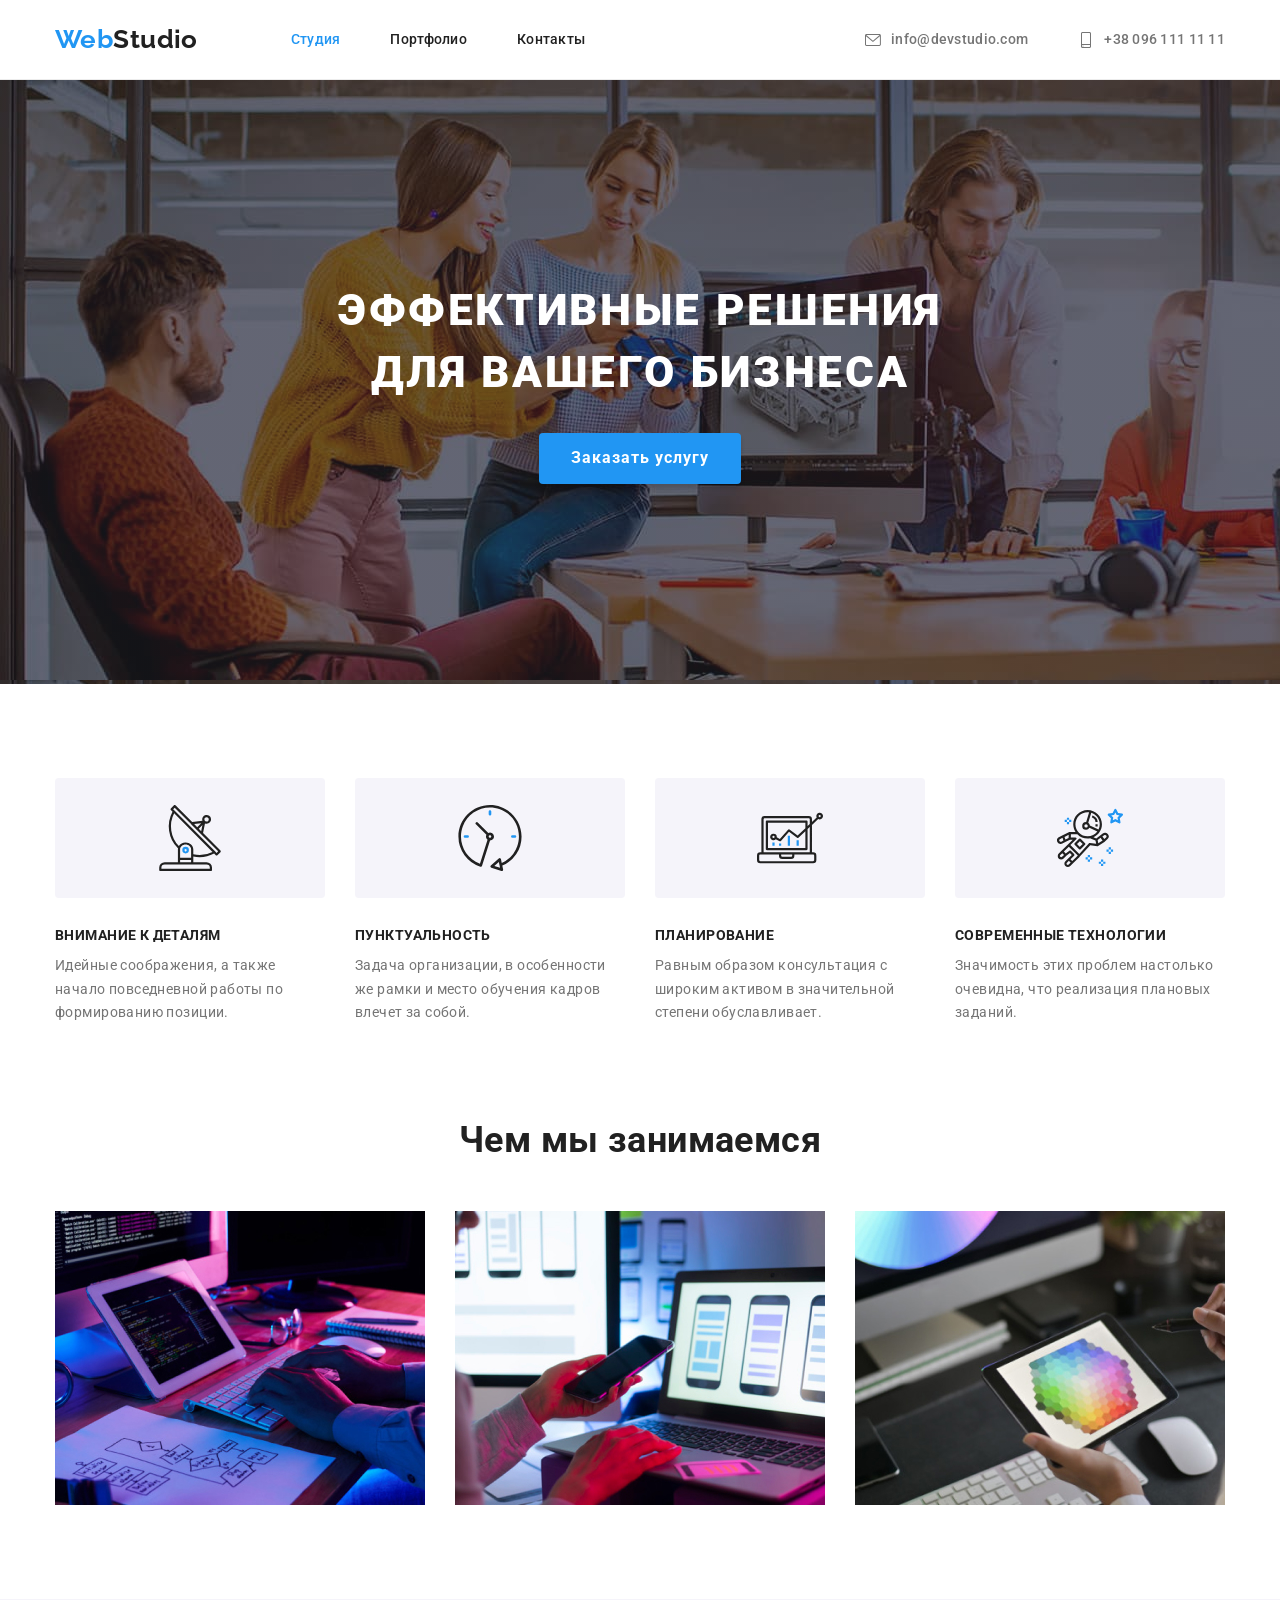
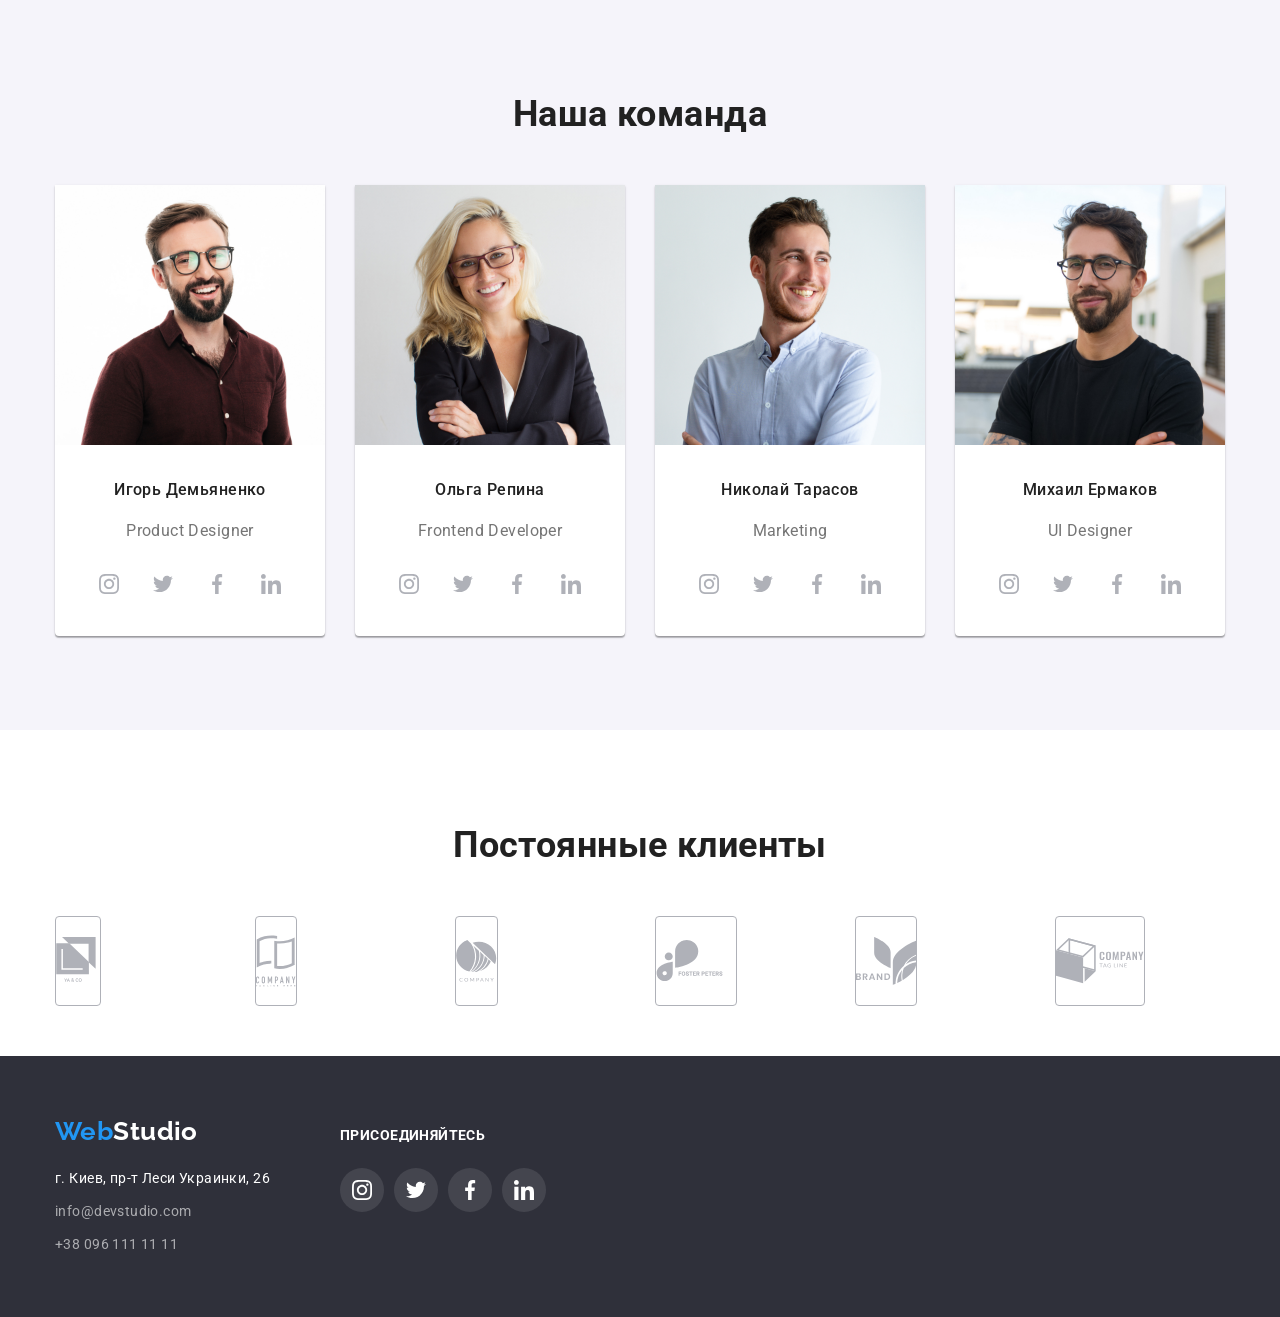
==== index.html @ c25f3970 "Добавляет проэкт" ====
<!DOCTYPE html>
<html lang="ru">
  <head>
    <meta charset="UTF-8" />
    <meta name="viewport" content="width=device-width, initial-scale=1.0" />
    <title>Web Studio</title>
    <link rel="preconnect" href="https://fonts.gstatic.com" />
    <link
      href="https://fonts.googleapis.com/css2?family=Raleway:wght@700&family=Roboto:wght@400;500;700;900&display=swap"
      rel="stylesheet"
    />
    <link
      rel="stylesheet"
      href="https://cdnjs.cloudflare.com/ajax/libs/modern-normalize/1.0.0/modern-normalize.min.css"
    />
    <link rel="stylesheet" href="./css/common.css" />
    <link rel="stylesheet" href="./css/styles.css" />
  </head>

  <body>
    <header class="header-page">
      <div class="container header-container">
        <nav class="nav-container">
          <a href="./index.html" class="logo logo-for-header">Web<span class="logo-header">Studio</span></a>

          <ul class="site-nav list">
            <li class="site-nav-item"><a href="./index.html" class="link current">Студия</a></li>
            <li class="site-nav-item"><a href="./portfolio.html" class="link">Портфолио</a></li>
            <li class="site-nav-item"><a href="#" class="link">Контакты</a></li>
          </ul>
        </nav>
        <ul class="site-contacts list">
          <li class="site-contacts-item mail-with-margin">
            <a href="mailto:info@devstudio.com" class="link-contacts">
              <svg class="contact-icon">
                <use href="./img/icons/sprite.svg#icon-header-icon-envelope"></use>
              </svg>
              info@devstudio.com</a
            >
          </li>
          <li class="site-contacts-item">
            <a href="tel:+380961111111" class="link-contacts">
              <svg class="contact-icon">
                <use href="./img/icons/sprite.svg#icon-header-icon-smartphone"></use>
              </svg>
              +38 096 111 11 11</a
            >
          </li>
        </ul>
      </div>
    </header>
    <main>
      <!-- Герой -->

      <section class="hero">
        <div class="container">
          <div class="hero-container">
            <h1 class="hero-title">Эффективные решения для вашего бизнеса</h1>
            <button type="button" class="hero-button">Заказать услугу</button>
          </div>
        </div>
      </section>

      <!-- Особенности -->
      <section class="section features">
        <div class="container">
          <h2 class="section-title visually-hidden">Наши особенности</h2>
          <ul class="feature-list list">
            <li class="feature-list-item icon-antenna">
              <h3 class="title">Внимание к деталям</h3>
              <p class="text">Идейные соображения, а также начало повседневной работы по формированию позиции.</p>
            </li>
            <li class="feature-list-item icon-diagram">
              <h3 class="title">Пунктуальность</h3>
              <p class="text">Задача организации, в особенности же рамки и место обучения кадров влечет за собой.</p>
            </li>
            <li class="feature-list-item icon-clock">
              <h3 class="title">Планирование</h3>
              <p class="text">Равным образом консультация с широким активом в значительной степени обуславливает.</p>
            </li>
            <li class="feature-list-item icon-astronaut">
              <h3 class="title">Современные технологии</h3>
              <p class="text">Значимость этих проблем настолько очевидна, что реализация плановых заданий.</p>
            </li>
          </ul>
        </div>
      </section>

      <!-- Чем мы занимаемся -->
      <section class="section works">
        <div class="container">
          <h2 class="section-title">Чем мы занимаемся</h2>
          <ul class="work-list list">
            <li class="work-list-item">
              <img src="./img/box_1.jpg" alt="Программист пишет код" width="370" height="294" class="img" />
            </li>
            <li class="work-list-item">
              <img
                src="./img/box_2.jpg"
                alt="Команда дизайнеров работает над интерфейсом мобильного телефона"
                width="370"
                height="294"
                class="img"
              />
            </li>
            <li class="work-list-item">
              <img
                src="./img/box_3.jpg"
                alt="Веб-дизанер работает с графическим планшетом для выбора цвета"
                width="370"
                height="294"
                class="img"
              />
            </li>
          </ul>
        </div>
      </section>

      <!-- Наша команда -->
      <section class="section team-section">
        <div class="container">
          <h2 class="section-title">Наша команда</h2>
          <ul class="team-list list">
            <li class="team-list-item">
              <div class="content-card-team">
                <img
                  src="./img/team_card_1.jpg"
                  alt="Портрет сотрудника веб-студии"
                  width="270"
                  height="260"
                  class="img"
                />
              </div>
              <div class="footer-card-team">
                <h3 class="title">Игорь Демьяненко</h3>
                <p lang="en" class="text">Product Designer</p>
                <ul class="social-list list">
                  <li class="social-link-item">
                    <a href="#" class="social-link link"
                      ><svg class="social-icon" width="20px" height="20px">
                        <use href="./img/icons/sprite.svg#icon-instagram"></use></svg
                    ></a>
                  </li>
                  <li class="social-link-item">
                    <a href="#" class="social-link link"
                      ><svg class="social-icon" width="20px" height="20px">
                        <use href="./img/icons/sprite.svg#icon-twitter"></use></svg
                    ></a>
                  </li>
                  <li class="social-link-item">
                    <a href="#" class="social-link link"
                      ><svg class="social-icon" width="20px" height="20px">
                        <use href="./img/icons/sprite.svg#icon-facebook"></use></svg
                    ></a>
                  </li>
                  <li class="social-link-item">
                    <a href="#" class="social-link link"
                      ><svg class="social-icon" width="20px" height="20px">
                        <use href="./img/icons/sprite.svg#icon-linkedin"></use></svg
                    ></a>
                  </li>
                </ul>
              </div>
            </li>
            <li class="team-list-item">
              <div class="content-card-team">
                <img
                  src="./img/team_card_2.jpg"
                  alt="Портрет сотрудника веб-студии"
                  width="270"
                  height="260"
                  class="img"
                />
              </div>
              <div class="footer-card-team">
                <h3 class="title">Ольга Репина</h3>
                <p lang="en" class="text">Frontend Developer</p>
                <ul class="social-list list">
                  <li class="social-link-item">
                    <a href="#" class="social-link link"
                      ><svg class="social-icon" width="20px" height="20px">
                        <use href="./img/icons/sprite.svg#icon-instagram"></use></svg
                    ></a>
                  </li>
                  <li class="social-link-item">
                    <a href="#" class="social-link link"
                      ><svg class="social-icon" width="20px" height="20px">
                        <use href="./img/icons/sprite.svg#icon-twitter"></use></svg
                    ></a>
                  </li>
                  <li class="social-link-item">
                    <a href="#" class="social-link link"
                      ><svg class="social-icon" width="20px" height="20px">
                        <use href="./img/icons/sprite.svg#icon-facebook"></use></svg
                    ></a>
                  </li>
                  <li class="social-link-item">
                    <a href="#" class="social-link link"
                      ><svg class="social-icon" width="20px" height="20px">
                        <use href="./img/icons/sprite.svg#icon-linkedin"></use></svg
                    ></a>
                  </li>
                </ul>
              </div>
            </li>
            <li class="team-list-item">
              <div class="content-card-team">
                <img
                  src="./img/team_card_3.jpg"
                  alt="Портрет сотрудника веб-студии"
                  width="270"
                  height="260"
                  class="img"
                />
              </div>
              <div class="footer-card-team">
                <h3 class="title">Николай Тарасов</h3>
                <p lang="en" class="text">Marketing</p>
                <ul class="social-list list">
                  <li class="social-link-item">
                    <a href="#" class="social-link link"
                      ><svg class="social-icon" width="20px" height="20px">
                        <use href="./img/icons/sprite.svg#icon-instagram"></use></svg
                    ></a>
                  </li>
                  <li class="social-link-item">
                    <a href="#" class="social-link link"
                      ><svg class="social-icon" width="20px" height="20px">
                        <use href="./img/icons/sprite.svg#icon-twitter"></use></svg
                    ></a>
                  </li>
                  <li class="social-link-item">
                    <a href="#" class="social-link link"
                      ><svg class="social-icon" width="20px" height="20px">
                        <use href="./img/icons/sprite.svg#icon-facebook"></use></svg
                    ></a>
                  </li>
                  <li class="social-link-item">
                    <a href="#" class="social-link link"
                      ><svg class="social-icon" width="20px" height="20px">
                        <use href="./img/icons/sprite.svg#icon-linkedin"></use></svg
                    ></a>
                  </li>
                </ul>
              </div>
            </li>
            <li class="team-list-item">
              <div class="content-card-team">
                <img
                  src="./img/team_card_4.jpg"
                  alt="Портрет сотрудника веб-студии"
                  width="270"
                  height="260"
                  class="img"
                />
              </div>
              <div class="footer-card-team">
                <h3 class="title">Михаил Ермаков</h3>
                <p lang="en" class="text">UI Designer</p>
                <ul class="social-list list">
                  <li class="social-link-item">
                    <a href="#" class="social-link"
                      ><svg class="social-icon" width="20px" height="20px">
                        <use href="./img/icons/sprite.svg#icon-instagram"></use></svg
                    ></a>
                  </li>
                  <li class="social-link-item">
                    <a href="#" class="social-link"
                      ><svg class="social-icon" width="20px" height="20px">
                        <use href="./img/icons/sprite.svg#icon-twitter"></use></svg
                    ></a>
                  </li>
                  <li class="social-link-item">
                    <a href="#" class="social-link"
                      ><svg class="social-icon" width="20px" height="20px">
                        <use href="./img/icons/sprite.svg#icon-facebook"></use></svg
                    ></a>
                  </li>
                  <li class="social-link-item">
                    <a href="#" class="social-link"
                      ><svg class="social-icon" width="20px" height="20px">
                        <use href="./img/icons/sprite.svg#icon-linkedin"></use></svg
                    ></a>
                  </li>
                </ul>
              </div>
            </li>
          </ul>
        </div>
      </section>

      <!-- Клиенты -->
      <section class="section client-section">
        <div class="container">
          <h2 class="section-title">Постоянные клиенты</h2>
          <ul class="client-list list">
            <li class="client-item">
              <a href="#" class="client-link">
                <svg class="client-icon" width="44px" height="48px">
                  <use href="./img/icons/sprite.svg#icon-logo-1"></use>
                </svg>
              </a>
            </li>
            <li class="client-item">
              <a href="#" class="client-link">
                <svg class="client-icon" width="40px" height="52px">
                  <use href="./img/icons/sprite.svg#icon-logo-2"></use>
                </svg>
              </a>
            </li>
            <li class="client-item">
              <a href="#" class="client-link">
                <svg class="client-icon" width="41px" height="42px">
                  <use href="./img/icons/sprite.svg#icon-logo-3"></use>
                </svg>
              </a>
            </li>
            <li class="client-item">
              <a href="#" class="client-link">
                <svg class="client-icon" width="80px" height="42px">
                  <use href="./img/icons/sprite.svg#icon-logo-4"></use>
                </svg>
              </a>
            </li>
            <li class="client-item">
              <a href="#" class="client-link">
                <svg class="client-icon" width="60px" height="48px">
                  <use href="./img/icons/sprite.svg#icon-logo-5"></use>
                </svg>
              </a>
            </li>
            <li class="client-item">
              <a href="#" class="client-link">
                <svg class="client-icon" width="88px" height="46px">
                  <use href="./img/icons/sprite.svg#icon-logo-6"></use>
                </svg>
              </a>
            </li>
          </ul>
        </div>
      </section>
    </main>

    <footer class="footer-page">
      <div class="container all-footer">
        <div class="footer-container">
          <a href="./index.html" class="logo logo-for-footer">Web<span class="logo-footer">Studio</span></a>
          <address class="address-container">
            <ul class="address-list list">
              <li class="address-list-item">
                <a href="https://goo.gl/maps/Ahhb2B3hDKV3ZpVi9" class="text" target="_blank" rel="noopener noreferrer"
                  >г. Киев, пр-т Леси Украинки, 26</a
                >
              </li>
              <li class="address-list-item"><a href="mailto:info@devstudio.com" class="link">info@devstudio.com</a></li>
              <li class="address-list-item"><a href="tel:+380961111111" class="link">+38 096 111 11 11</a></li>
            </ul>
          </address>
        </div>
        <div class="footer-container join-container">
          <p class="text"><strong class="join">присоединяйтесь</strong></p>
          <ul class="social-list list">
            <li class="social-link-item">
              <a href="#" class="social-link social-footer"
                ><svg class="social-icon" width="20px" height="20px">
                  <use href="./img/icons/sprite.svg#icon-instagram"></use></svg
              ></a>
            </li>
            <li class="social-link-item">
              <a href="#" class="social-link social-footer"
                ><svg class="social-icon" width="20px" height="20px">
                  <use href="./img/icons/sprite.svg#icon-twitter"></use></svg
              ></a>
            </li>
            <li class="social-link-item">
              <a href="#" class="social-link social-footer"
                ><svg class="social-icon" width="20px" height="20px">
                  <use href="./img/icons/sprite.svg#icon-facebook"></use></svg
              ></a>
            </li>
            <li class="social-link-item">
              <a href="#" class="social-link social-footer"
                ><svg class="social-icon" width="20px" height="20px">
                  <use href="./img/icons/sprite.svg#icon-linkedin"></use></svg
              ></a>
            </li>
          </ul>
        </div>
      </div>
    </footer>
  </body>
</html>
---- css/common.css ----
body {
  background-color: var(--primary-bg-color);
  color: var(--text-main-color);

  font-family: Roboto, sans-serif;
  font-weight: 400;
  letter-spacing: 0.03em;
  font-size: 14px;
  line-height: 1.7;
}

:root {
  --text-main-color: #757575;
  --title-text-color: #212121;
  --accent-color: #2196f3;
  --primary-bg-color: #ffffff;
  --secondary-bg-color: #2f303a;
  --primary-white-color: #ffffff;
  --secondary-white-color: rgba(255, 255, 255, 0.6);
  --primary-bg-button: #f5f4fa;
  --icons-color: #afb1b8;
}

/* основной цвет фона #FFFFFF */
/* цвет основного текста #757575 */
/*вторичный цвет #212121 */
/* акцент #2196F3 */
/* белый #FFFFFF */
/*белый с прозрачностью rgba(255, 255, 255, 0.6) */
/* цвет фона шапки и футера #2F303A */
/* вторичный цвет фона #F5F4FA */
/* 1200*/

h1,
h2,
h3,
h4,
h5,
h6 {
  margin: 0;
}

ul,
ol {
  margin: 0;
  padding: 0;
}

p {
  margin: 0;
}

.img {
  display: block;
  max-width: 100%;
  height: auto;
}

.list {
  list-style: none;
}

.link {
  text-decoration: none;
}

.container {
  width: 1200px;
  padding-left: 15px;
  padding-right: 15px;
  margin-left: auto;
  margin-right: auto;
  /* outline: 2px solid tomato; */
}

/* ======== HEADER ======== */
/* ======== Site-nav ======== */

.header-page {
  padding-top: 24px;
  padding-bottom: 24px;
  border-bottom: 1px solid #ececec;
}

.container.header-container {
  display: flex;
  align-items: center;
}

.nav-container {
  display: flex;
  align-items: center;

  margin-right: auto;
}

.logo {
  color: #2196f3;
  text-decoration: none;

  font-family: Raleway;
  font-weight: 700;
  font-size: 26px;
  line-height: 1.2;
}

.logo.logo-for-header {
  margin-right: 93px;
}

.logo-header {
  color: #212121;
}

.site-nav {
  font-weight: 500;
  line-height: 1.14;
  letter-spacing: 0.02em;

  display: flex;
}

.site-nav-item {
  margin-right: 50px;
}

.site-nav-item:last-child {
  margin-right: 0;
}

.site-nav .link {
  color: var(--title-text-color);
  text-decoration: none;
  display: block;
}

.site-nav .link:hover,
.site-nav .link:focus {
  color: var(--accent-color);
}

.site-nav .link.current {
  color: var(--accent-color);
}

/* Contacts */

.site-contacts {
  font-weight: 500;
  line-height: 1.14;
  letter-spacing: 0.02em;

  display: flex;
  align-items: center;
}

.link-contacts {
  color: var(--text-main-color);
  text-decoration: none;
}

.link-contacts:hover,
.link-contacts:focus {
  color: var(--accent-color);
}

.mail-with-margin {
  margin-right: 50px;
}

.link-contacts {
  display: flex;
  justify-content: center;
  padding-top: 2px;
  padding-bottom: 2px;
}

.contact-icon {
  fill: currentColor;
  width: 16px;
  height: 16px;
  margin-right: 10px;
}

/* ======== END HEADER ======== */

/* ======== FOOTER ======== */

.container.all-footer {
  display: flex;
}

.footer-container {
  display: flex;
  flex-direction: column;
  padding-top: 60px;
  padding-bottom: 60px;
  max-width: 270px;
  margin-right: 70px;
}

.footer-container.join-container {
  padding-top: 68px;
}

.logo.logo-for-footer {
  display: flex;
  margin-bottom: 20px;
}

.logo-footer {
  color: #ffffff;
}

.footer-page {
  background-color: var(--secondary-bg-color);
}

.address-container {
  display: flex;
}

.address-list {
  font-style: normal;
  font-size: 14px;
  line-height: 1.7;

  display: flex;
  flex-direction: column;
}

.address-list-item {
  margin-bottom: 9px;
}

.address-list-item:last-child {
  margin-bottom: 0;
}

.address-list-item .text {
  color: var(--primary-white-color);
  text-decoration: none;
}

.address-list-item .link {
  color: var(--secondary-white-color);
  text-decoration: none;
}

.footer-container-social {
  display: flex;
  flex-direction: column;
  max-width: 270px;
}

.card-footer {
  padding: 24px 20px;
}

.card-footer .title {
  color: var(--title-text-color);

  font-weight: 700;
  font-size: 18px;
  line-height: 2;
  letter-spacing: 0.06em;
  margin-bottom: 4px;
  margin-top: 0;
}

.card-footer .text {
  font-size: 16px;
  line-height: 1.9;
  margin: 0;
  color: var(--text-main-color);
}

.join {
  text-transform: uppercase;
}

.footer-container > .text {
  margin-bottom: 20px;
  color: var(--primary-white-color);
}

.social-link.social-footer {
  background-color: rgba(255, 255, 255, 0.1);
  border-radius: 50%;
  color: #ffffff;
}

/* ======== END FOOTER ======== */

/* Hidden header */

.visually-hidden {
  position: absolute !important;
  clip: rect(1px 1px 1px 1px);
  clip: rect(1px, 1px, 1px, 1px);
  padding: 0 !important;
  border: 0 !important;
  height: 1px !important;
  width: 1px !important;
  overflow: hidden;
}

/* ======== END FOOTER ======== */
---- css/styles.css ----
/* ======== index.html ======== */

/* ================= HERO ================= */

.hero {
  text-align: center;

  border-color: var(--secondary-bg-color);
  background-image: linear-gradient(to right, rgba(47, 48, 58, 0.4), rgba(47, 48, 58, 0.4)), url(../img/hero.jpg);
  max-width: 1600px;
  margin-right: auto;
  margin-left: auto;
}

.hero-container {
  max-width: 700px;
  margin-left: auto;
  margin-right: auto;
  padding-bottom: 200px;
  padding-top: 200px;
}

.hero-title {
  color: #ffffff;

  font-weight: 900;
  font-size: 44px;
  line-height: 1.4;
  letter-spacing: 0.06em;
  text-transform: uppercase;

  margin-bottom: 30px;
}

.hero-button {
  color: #ffffff;
  background-color: var(--accent-color);
  box-shadow: 0px 4px 4px rgba(0, 0, 0, 0.15);
  border-radius: 4px;
  border: none;

  font-family: inherit;
  font-weight: 700;
  font-size: 16px;
  line-height: 1.9;
  letter-spacing: 0.06em;

  padding: 10px 32px;
}

/* ======== END HERO ======== */

/* ======== COMPONENTS ======== */

.section .section-title {
  color: var(--title-text-color);

  font-weight: 700;
  font-size: 36px;
  line-height: 1.17;
  text-align: center;

  margin-bottom: 50px;
}

/* ======== END COMPONENTS ======== */

/* ======== FEATURES ======== */

.section.features {
  padding-top: 94px;
  padding-bottom: 47px;
}

.feature-list {
  display: flex;
  flex-wrap: wrap;

  padding: 0;
  margin-top: -30px;
  margin-right: -30px;
  margin-bottom: 0;
}

.feature-list-item {
  flex-basis: calc(100% / 4 - 30px);
  margin-top: 30px;
  margin-right: 30px;
  width: 270px;
}

.feature-list-item:last-child {
  margin-right: 0;
}

.feature-list-item::before {
  content: '';
  display: block;
  height: 120px;
  background-color: var(--primary-bg-button);
  background-repeat: no-repeat;
  background-position: center;
  border-radius: 4px;
  margin-bottom: 30px;
}

.icon-antenna::before {
  content: '';
  background-image: url(../img/icons/features-antenna.svg);
  background-size: 66px 70px;
}

.icon-clock::before {
  content: '';
  background-image: url(../img/icons/features-clock.svg);
  background-size: 66px 70px;
}

.icon-diagram::before {
  content: '';
  background-image: url(../img/icons/features-diagram.svg);
  background-size: 66px 70px;
}

.icon-astronaut::before {
  content: '';
  background-image: url(../img/icons/features-astronaut.svg);
  background-size: 66px 70px;
}

.feature-list .title {
  color: var(--title-text-color);

  font-weight: 700;
  font-size: 14px;
  line-height: 1.14;
  text-transform: uppercase;

  margin-bottom: 10px;
}

/* ======== END FEATURES ======== */

/* ======== WORKS ======== */

.section.works {
  padding-top: 47px;
  padding-bottom: 94px;
}

.work-list {
  display: flex;
  align-items: center;
  justify-content: space-between;
  margin-top: 0;
  margin-bottom: 0;
  padding: 0;
}

.work-list-item {
  width: 370px;
}

/* ======== END WORKS ======== */

/* ======== OUR TEAM ======== */

.team-list {
  display: flex;
  flex-wrap: wrap;
  margin-top: -30px;
  margin-right: -30px;
  margin-bottom: 0;
  padding-left: 0;
}

.team-list-item {
  background-color: #ffffff;

  margin-top: 30px;
  margin-right: 30px;
  flex-basis: calc(100% / 4 - 30px);

  border-radius: 0px 0px 4px 4px;
  box-shadow: 0px 1px 3px rgba(0, 0, 0, 0.12), 0px 1px 1px rgba(0, 0, 0, 0.14), 0px 2px 1px rgba(0, 0, 0, 0.2);
}

.team-list-item:last-child {
  margin-right: 0;
}

.footer-card-team {
  padding-top: 30px;
  padding-bottom: 30px;
}

.team-list .title {
  color: var(--title-text-color);

  font-weight: 500;
  font-size: 16px;
  line-height: 1.9;
  text-align: center;

  margin-bottom: 10px;
}

.team-list .text {
  font-size: 16px;
  line-height: 1.9;
  margin-bottom: 16px;
}

.team-list-item {
  text-align: center;
}

.team-section {
  background-color: #f5f4fa;
  padding-bottom: 94px;
  padding-top: 94px;
}

/* ======== END OUR TEAM ======== */

/* ======== SOCIAL LINKS ========= */

.social-list {
  display: flex;
  justify-content: center;
}

.social-link {
  display: inline-flex;
  justify-content: center;
  align-items: center;
  color: #afb1b8;
  width: 44px;
  height: 44px;
  border-radius: 50%;
}

.social-link-item:not(:nth-last-child(1)) {
  margin-right: 10px;
}

.social-icon {
  fill: currentColor;
}

.social-link:hover,
.social-link:focus {
  color: #ffffff;
  background-color: var(--accent-color);
  border-radius: 50%;
}

/* ======== END SOCIAL LINKS ======== */

/* ======== OUR CLIENTS ======== */

.client-section {
  padding-top: 94px;
  padding-bottom: 50px;
}

.client-list {
  display: flex;
  flex-wrap: wrap;
  margin-top: -30px;
  margin-right: -30px;
}

.client-item {
  display: flex;
  margin-top: 30px;
  margin-right: 30px;
  width: 170px;
}

.client-link {
  color: var(--icons-color);
  border: 1px solid #afb1b8;
  border-radius: 4px;

  display: flex;
  justify-content: center;
  align-items: center;
  flex-basis: calc(100% / 6 - 30px);
  height: 90px;
}

.client-link:hover,
.client-link:focus {
  color: var(--accent-color);
  border: 1px solid var(--accent-color);
}

.client-icon {
  fill: currentColor;
}
/* ======== END OUR CLIENTS ======== */

/* ======== portfolio.html ======== */

.portfolio-section {
  padding-top: 94px;
  padding-bottom: 94px;
}

/* ======== FILTERS MENU ======== */

.filter-list {
  display: flex;
  justify-content: center;
  margin-bottom: 50px;
}

.filter-list-item:not(:nth-last-child(1)) {
  margin-right: 8px;
}

.button {
  color: var(--title-text-color);
  background-color: var(--primary-bg-button);

  font-family: inherit;
  font-weight: 500;
  font-size: 16px;
  line-height: 1.6;
  letter-spacing: 0.03em;
  margin-right: 8px;

  border: none;
  padding: 6px 22px;
  border-radius: 4px;
}

.button:hover,
.button:focus {
  color: var(--primary-white-color);
  background-color: var(--accent-color);
  box-shadow: 0px 3px 1px rgba(0, 0, 0, 0.1), 0px 1px 2px rgba(0, 0, 0, 0.08), 0px 2px 2px rgba(0, 0, 0, 0.12);
}

/* ======== END FILTERS MENU ======== */

/* ======== EXAMPLES ======== */

.example-list {
  display: flex;
  flex-wrap: wrap;
  margin-right: -30px;
  margin-top: -30px;
}

.item {
  margin-right: 30px;
  margin-top: 30px;
  width: calc((100% - 90px) / 3);
  border: 1px solid #eeeeee;
}

.item:hover,
.item:focus {
  box-shadow: 0px 4px 4px rgba(0, 0, 0, 0.25);
}

.example-list {
  text-decoration: none;
  color: var(--text-main-color);
}

/* ======== END EXAMPLES ======== */
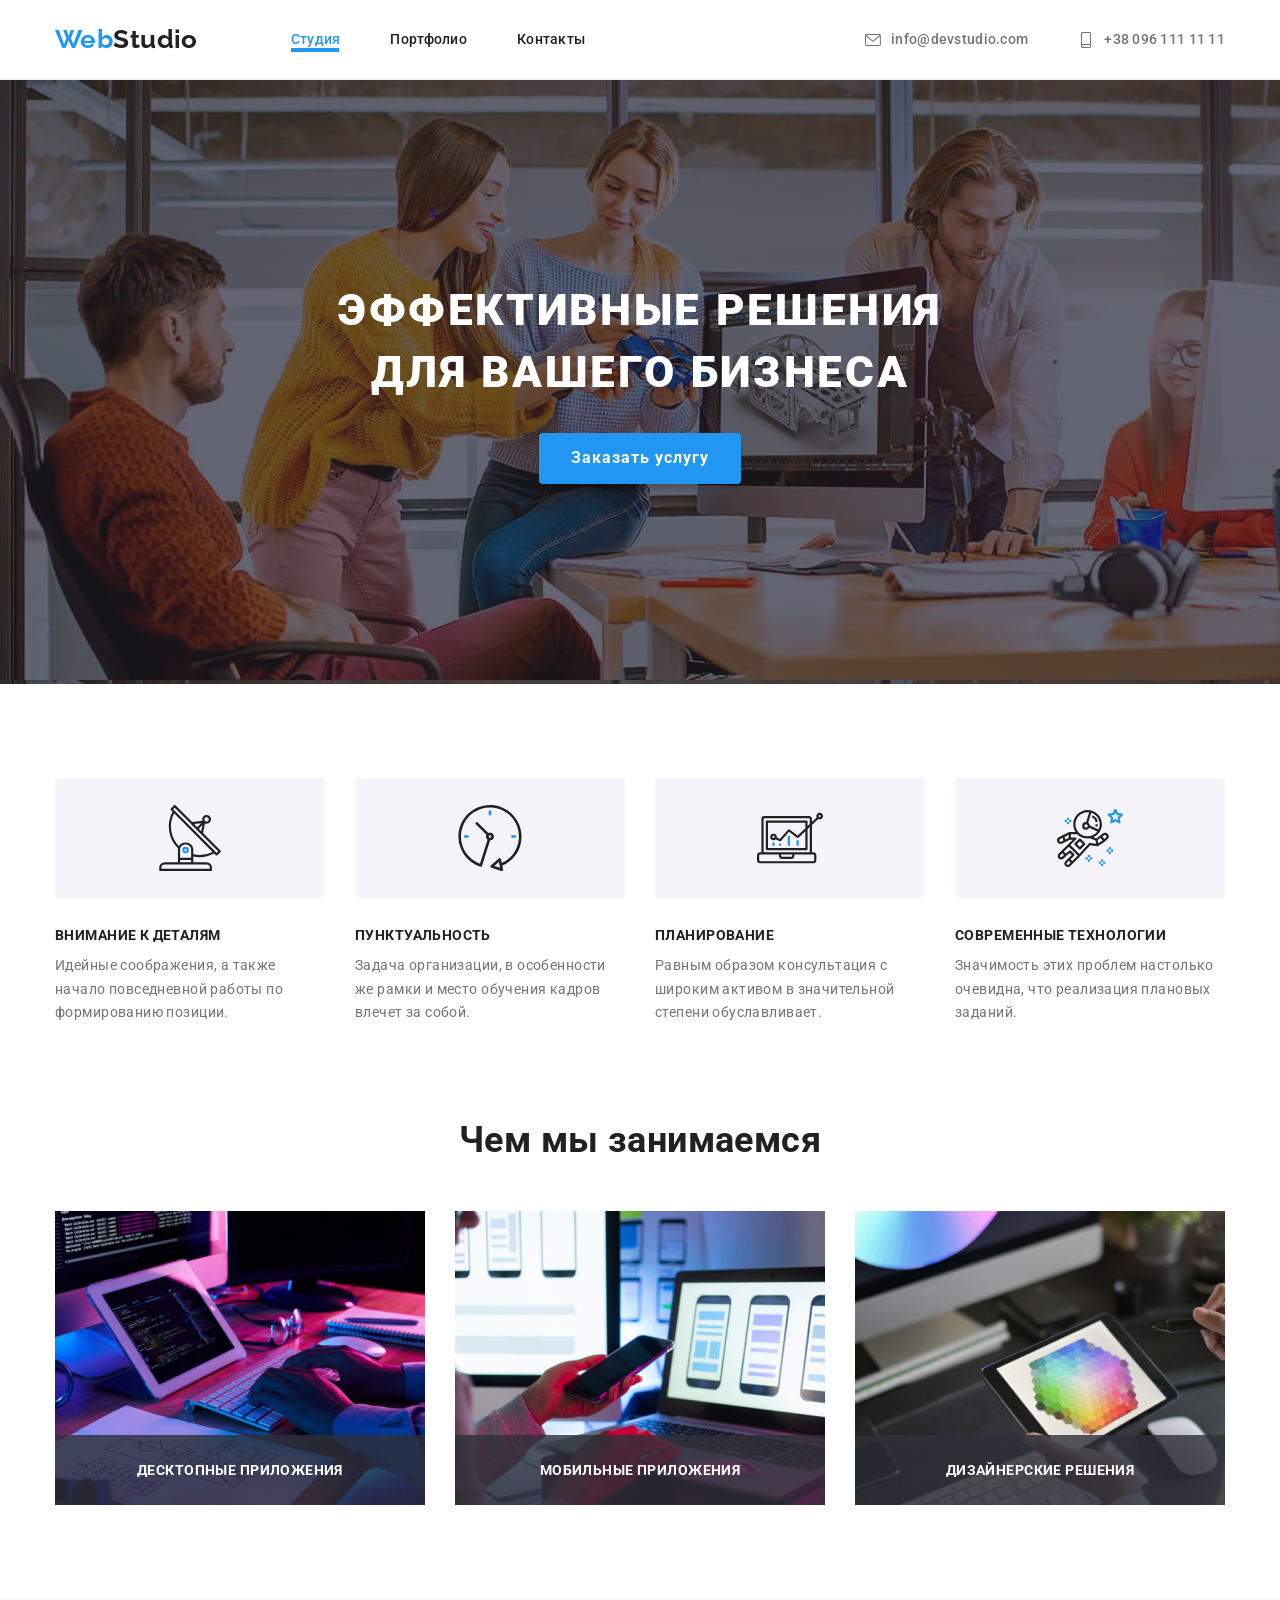
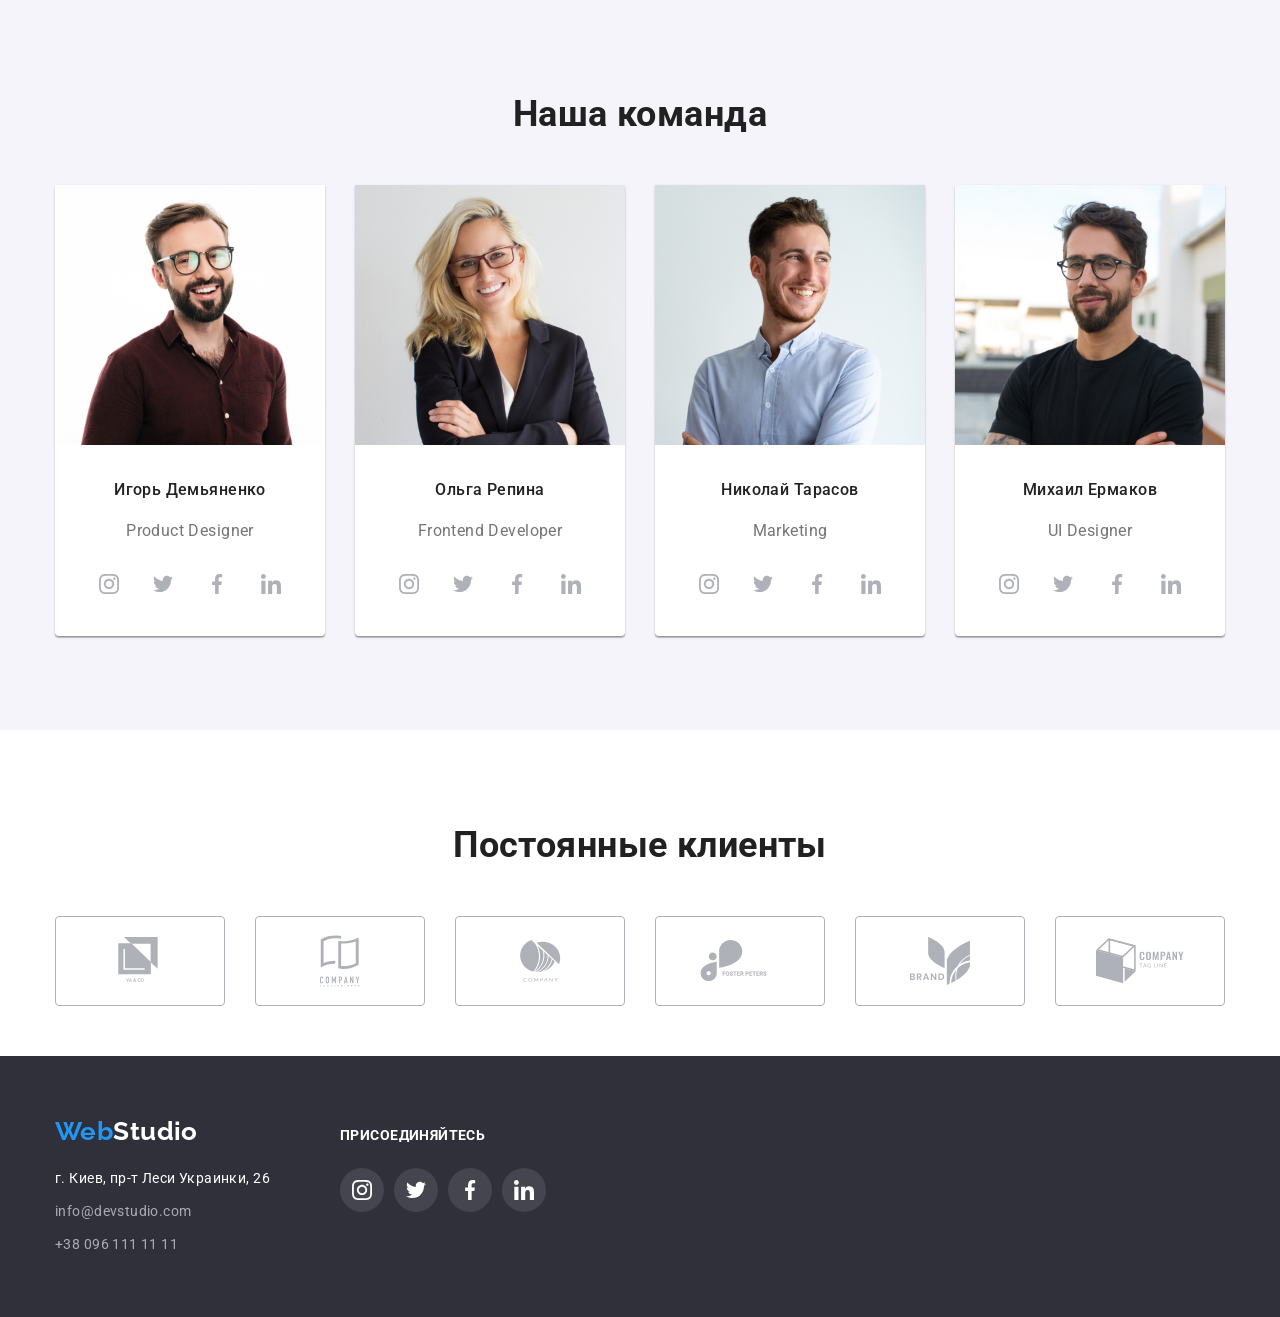
==== commit fdd89358: "Добавляет контект на картинку "Чем мы занимаемся"" + частично подчеркивание под текущей стр." ====
--- a/index.html
+++ b/index.html
@@ -92,25 +92,34 @@
           <h2 class="section-title">Чем мы занимаемся</h2>
           <ul class="work-list list">
             <li class="work-list-item">
-              <img src="./img/box_1.jpg" alt="Программист пишет код" width="370" height="294" class="img" />
+              <div class="work-list-container">
+                <img src="./img/box_1.jpg" alt="Программист пишет код" width="370" height="294" class="img" />
+                <p class="work-description">Десктопные приложения</p>
+              </div>
             </li>
             <li class="work-list-item">
-              <img
-                src="./img/box_2.jpg"
-                alt="Команда дизайнеров работает над интерфейсом мобильного телефона"
-                width="370"
-                height="294"
-                class="img"
-              />
+              <div class="work-list-container">
+                <img
+                  src="./img/box_2.jpg"
+                  alt="Команда дизайнеров работает над интерфейсом мобильного телефона"
+                  width="370"
+                  height="294"
+                  class="img"
+                />
+                <p class="work-description">Мобильные приложения</p>
+              </div>
             </li>
             <li class="work-list-item">
-              <img
-                src="./img/box_3.jpg"
-                alt="Веб-дизанер работает с графическим планшетом для выбора цвета"
-                width="370"
-                height="294"
-                class="img"
-              />
+              <div class="work-list-container">
+                <img
+                  src="./img/box_3.jpg"
+                  alt="Веб-дизанер работает с графическим планшетом для выбора цвета"
+                  width="370"
+                  height="294"
+                  class="img"
+                />
+                <p class="work-description">Дизайнерские решения</p>
+              </div>
             </li>
           </ul>
         </div>
--- a/css/common.css
+++ b/css/common.css
@@ -122,6 +122,7 @@
 
 .site-nav-item {
   margin-right: 50px;
+  position: relative;
 }
 
 .site-nav-item:last-child {
@@ -139,11 +140,20 @@
   color: var(--accent-color);
 }
 
-.site-nav .link.current {
+.link.current {
   color: var(--accent-color);
 }
 
-/* Contacts */
+.link.current::after {
+  content: '';
+  position: absolute;
+  display: block;
+  width: 48px;
+  height: 4px;
+  background-color: var(--accent-color);
+}
+
+/* ========= Contacts ========= */
 
 .site-contacts {
   font-weight: 500;
@@ -242,9 +252,13 @@
   text-decoration: none;
 }
 
-.address-list-item .link {
+.address-list-item > .link {
   color: var(--secondary-white-color);
   text-decoration: none;
+}
+
+.address-list-item > .link:hover {
+  color: var(--accent-color);
 }
 
 .footer-container-social {
--- a/css/styles.css
+++ b/css/styles.css
@@ -161,6 +161,34 @@
   width: 370px;
 }
 
+.work-list-container {
+  position: relative;
+  display: flex;
+  justify-content: center;
+  align-items: flex-end;
+}
+
+.work-list-container::before {
+  content: '';
+  position: absolute;
+  left: 0;
+  bottom: 0;
+  width: 100%;
+  height: 70px;
+  background-color: rgba(47, 48, 58, 0.8);
+}
+
+.work-description {
+  text-transform: uppercase;
+  font-weight: 700;
+  color: var(--primary-white-color);
+  line-height: 1.143;
+
+  position: absolute;
+  bottom: 27px;
+  /* overflow-x: auto; */
+}
+
 /* ======== END WORKS ======== */
 
 /* ======== OUR TEAM ======== */
@@ -273,8 +301,11 @@
 
 .client-item {
   display: flex;
+  justify-content: center;
+  align-items: center;
   margin-top: 30px;
   margin-right: 30px;
+  flex-basis: calc(100% / 6 - 30px);
   width: 170px;
 }
 
@@ -286,7 +317,7 @@
   display: flex;
   justify-content: center;
   align-items: center;
-  flex-basis: calc(100% / 6 - 30px);
+  width: 170px;
   height: 90px;
 }
 
@@ -361,8 +392,12 @@
   border: 1px solid #eeeeee;
 }
 
-.item:hover,
-.item:focus {
+.link-card {
+  display: block;
+}
+
+.link-card:hover,
+.link-card:focus {
   box-shadow: 0px 4px 4px rgba(0, 0, 0, 0.25);
 }
 
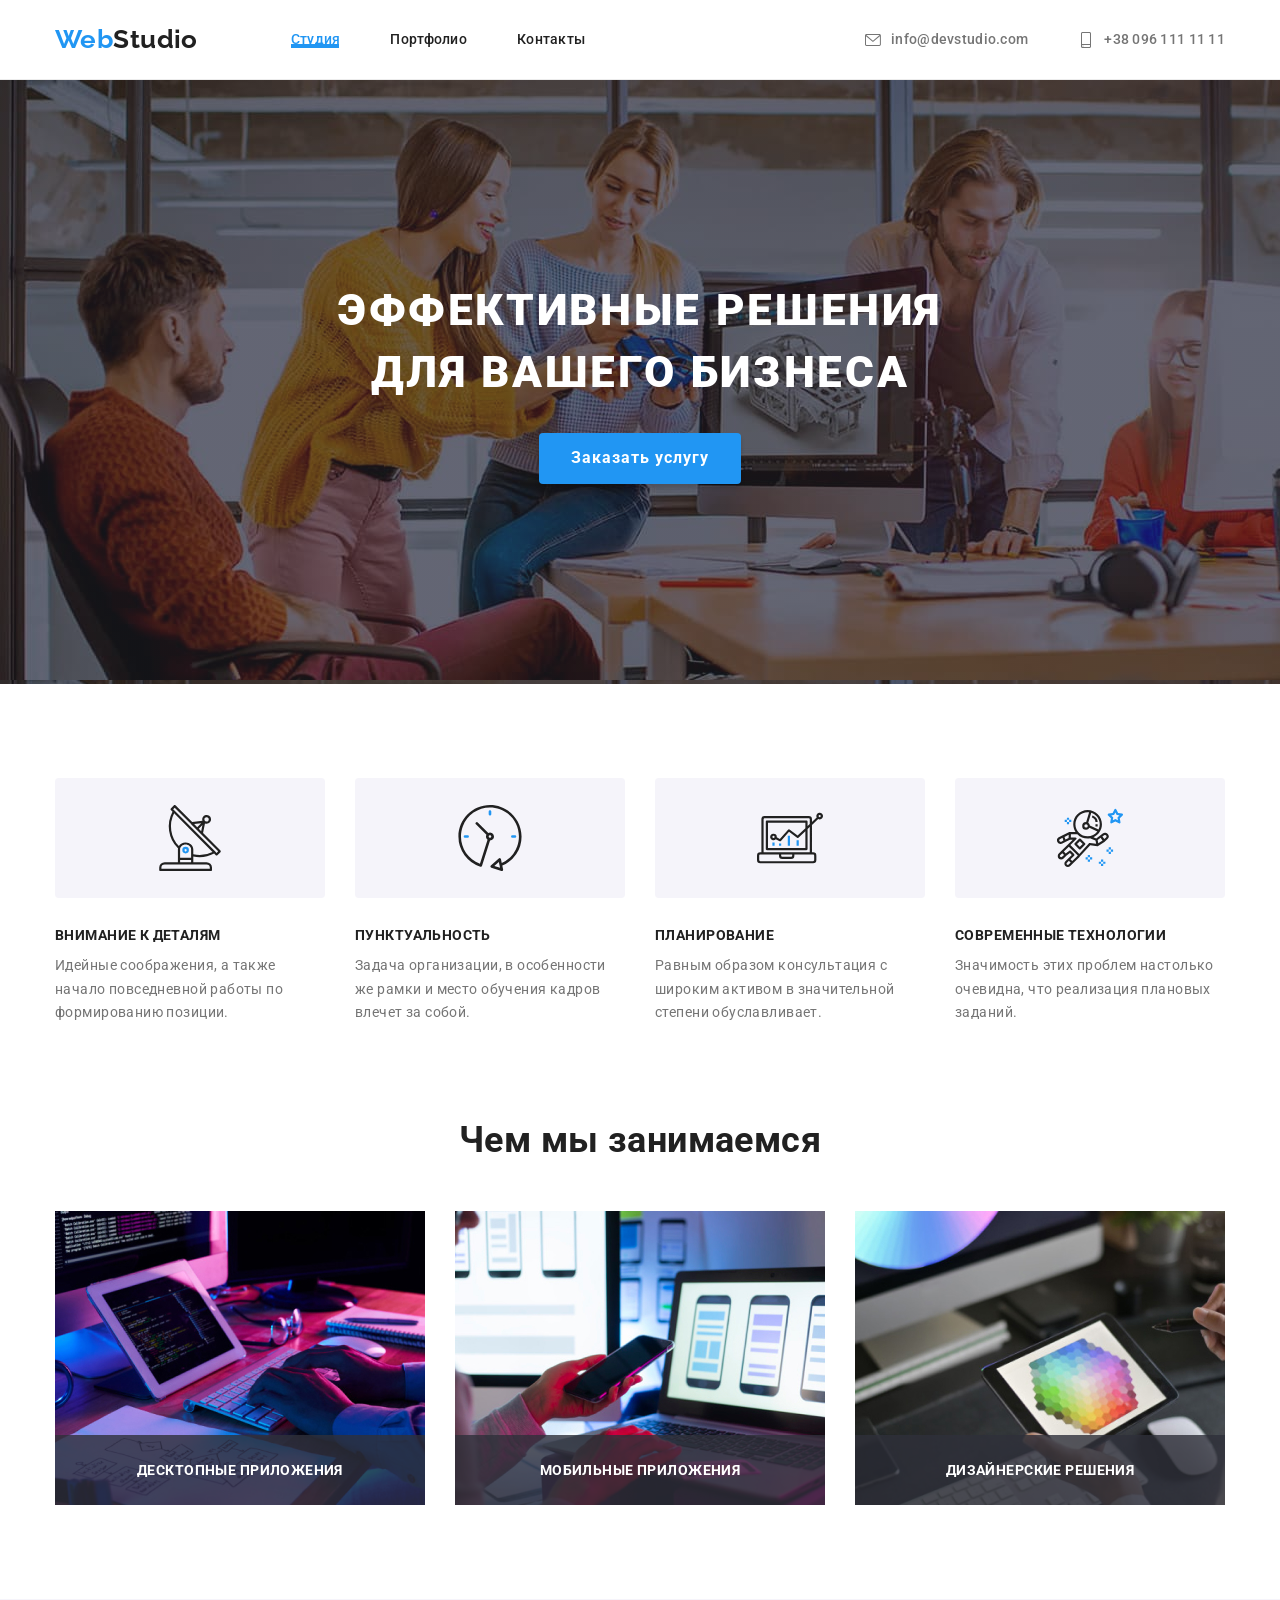
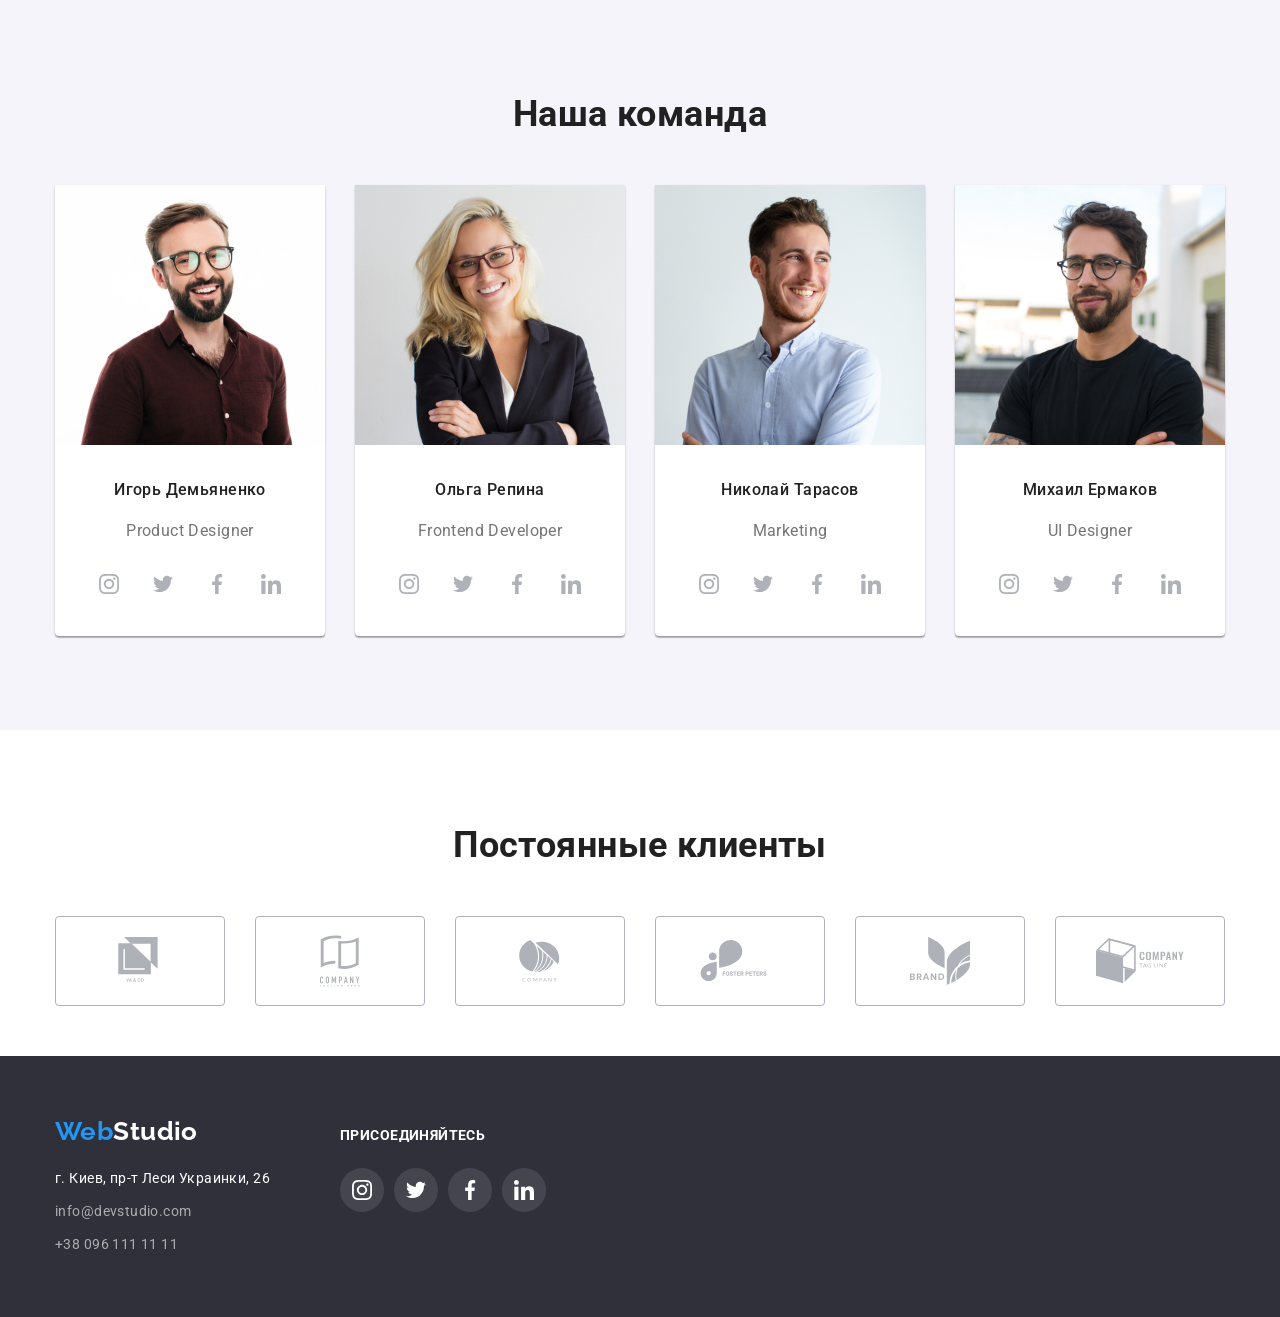
==== commit cdf40794: "Добавляет модальное окно" ====
--- a/index.html
+++ b/index.html
@@ -56,7 +56,7 @@
         <div class="container">
           <div class="hero-container">
             <h1 class="hero-title">Эффективные решения для вашего бизнеса</h1>
-            <button type="button" class="hero-button">Заказать услугу</button>
+            <button type="button" class="hero-button" data-modal-open>Заказать услугу</button>
           </div>
         </div>
       </section>
@@ -397,5 +397,16 @@
         </div>
       </div>
     </footer>
+
+    <div class="backdrop is-hidden" data-modal>
+      <div class="modal">
+        <button type="button" class="close-modal-button" data-modal-close>
+          <svg class="close-button-icon" width="11px" height="11px">
+            <use href="./img/icons/sprite.svg#close-button"></use>
+          </svg>
+        </button>
+      </div>
+    </div>
+    <script src="./js/modal.js"></script>
   </body>
 </html>
--- a/css/common.css
+++ b/css/common.css
@@ -122,7 +122,7 @@
 
 .site-nav-item {
   margin-right: 50px;
-  position: relative;
+  /* position: relative; */
 }
 
 .site-nav-item:last-child {
@@ -141,6 +141,8 @@
 }
 
 .link.current {
+  position: relative;
+  display: inline-block;
   color: var(--accent-color);
 }
 
@@ -150,6 +152,9 @@
   display: block;
   width: 48px;
   height: 4px;
+  bottom: 0;
+  left: 0;
+  /* transform: translate(0, -100%); */
   background-color: var(--accent-color);
 }
 
@@ -257,7 +262,8 @@
   text-decoration: none;
 }
 
-.address-list-item > .link:hover {
+.address-list-item > .link:hover,
+.address-list-item > .link:focus {
   color: var(--accent-color);
 }
 
--- a/css/styles.css
+++ b/css/styles.css
@@ -33,6 +33,8 @@
 }
 
 .hero-button {
+  padding: 10px 32px;
+
   color: #ffffff;
   background-color: var(--accent-color);
   box-shadow: 0px 4px 4px rgba(0, 0, 0, 0.15);
@@ -44,8 +46,7 @@
   font-size: 16px;
   line-height: 1.9;
   letter-spacing: 0.06em;
-
-  padding: 10px 32px;
+  cursor: pointer;
 }
 
 /* ======== END HERO ======== */
@@ -179,13 +180,14 @@
 }
 
 .work-description {
+  position: absolute;
+  bottom: 27px;
+
   text-transform: uppercase;
   font-weight: 700;
   color: var(--primary-white-color);
   line-height: 1.143;
 
-  position: absolute;
-  bottom: 27px;
   /* overflow-x: auto; */
 }
 
@@ -300,25 +302,21 @@
 }
 
 .client-item {
-  display: flex;
-  justify-content: center;
-  align-items: center;
   margin-top: 30px;
   margin-right: 30px;
   flex-basis: calc(100% / 6 - 30px);
-  width: 170px;
 }
 
 .client-link {
+  display: flex;
+  justify-content: center;
+  align-items: center;
+  width: 100%;
+  height: 90px;
+
   color: var(--icons-color);
   border: 1px solid #afb1b8;
   border-radius: 4px;
-
-  display: flex;
-  justify-content: center;
-  align-items: center;
-  width: 170px;
-  height: 90px;
 }
 
 .client-link:hover,
@@ -406,4 +404,83 @@
   color: var(--text-main-color);
 }
 
+.example-img {
+  position: relative;
+}
+
+.example-content-description {
+  position: absolute;
+  top: 0;
+  left: 0;
+  padding: 62px 24px;
+
+  font-size: 18px;
+  line-height: 1.555;
+  color: var(--primary-white-color);
+}
+
+.example-img::before {
+  content: '';
+  display: block;
+  position: absolute;
+  top: 0;
+  left: 0;
+  width: 100%;
+  height: 100%;
+  background-color: rgba(33, 150, 243, 0.9);
+}
+
 /* ======== END EXAMPLES ======== */
+
+/* ======== MODAL WINDOW ======== */
+
+.backdrop {
+  position: fixed;
+  top: 0;
+  left: 0;
+  width: 100%;
+  height: 100%;
+  background-color: rgba(0, 0, 0, 0.2);
+}
+
+.modal {
+  position: absolute;
+  top: 0;
+  left: 0;
+  top: 50%;
+  left: 50%;
+  transform: translate(-50%, -50%);
+
+  height: 580px;
+  width: 528px;
+
+  background-color: #fff;
+}
+
+.backdrop.is-hidden {
+  visibility: hidden;
+  opacity: 0;
+  pointer-events: none;
+}
+
+.close-modal-button {
+  position: absolute;
+  top: 8px;
+  right: 8px;
+
+  display: flex;
+  justify-content: center;
+  align-items: center;
+
+  width: 30px;
+  height: 30px;
+  border-radius: 50%;
+  border: 1px solid rgba(0, 0, 0, 0.1);
+  padding: 0;
+
+  background-color: #fff;
+
+  cursor: pointer;
+}
+
+/* ======== END MODAL WINDOW ======== */
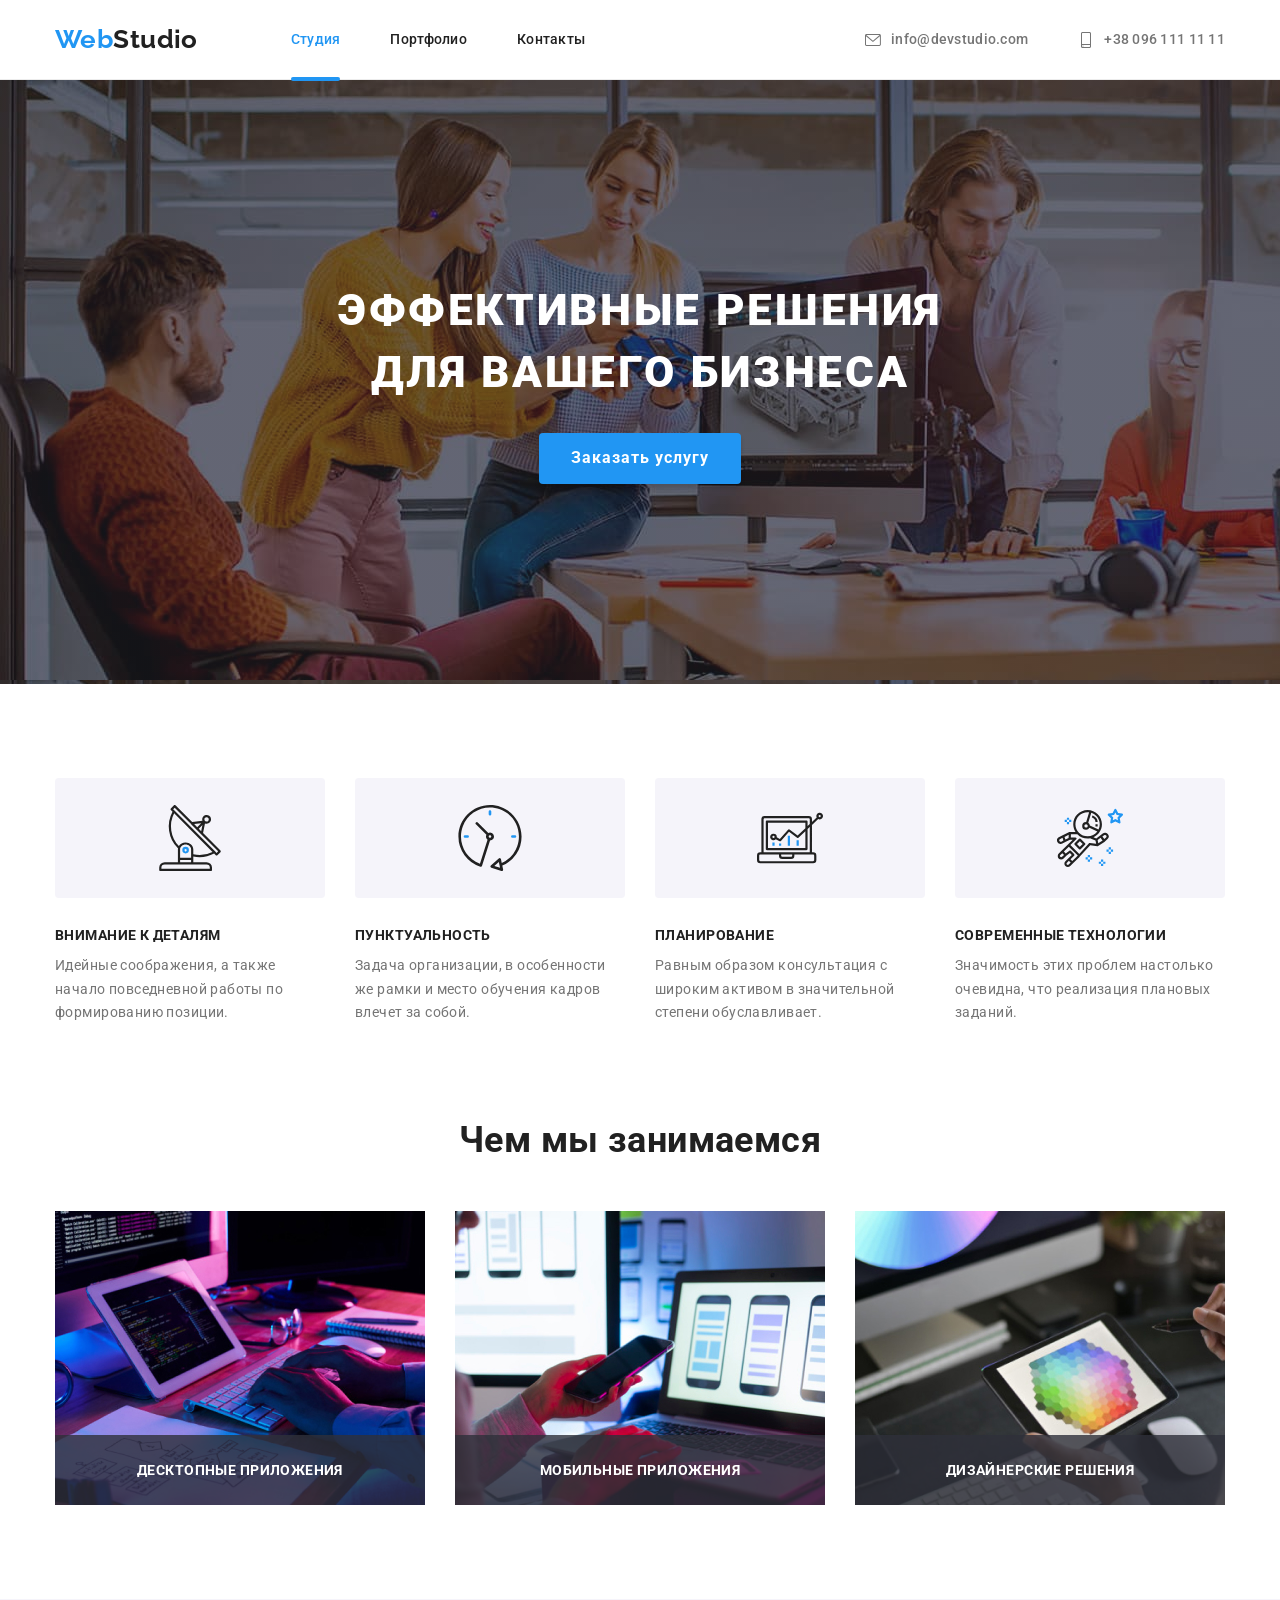
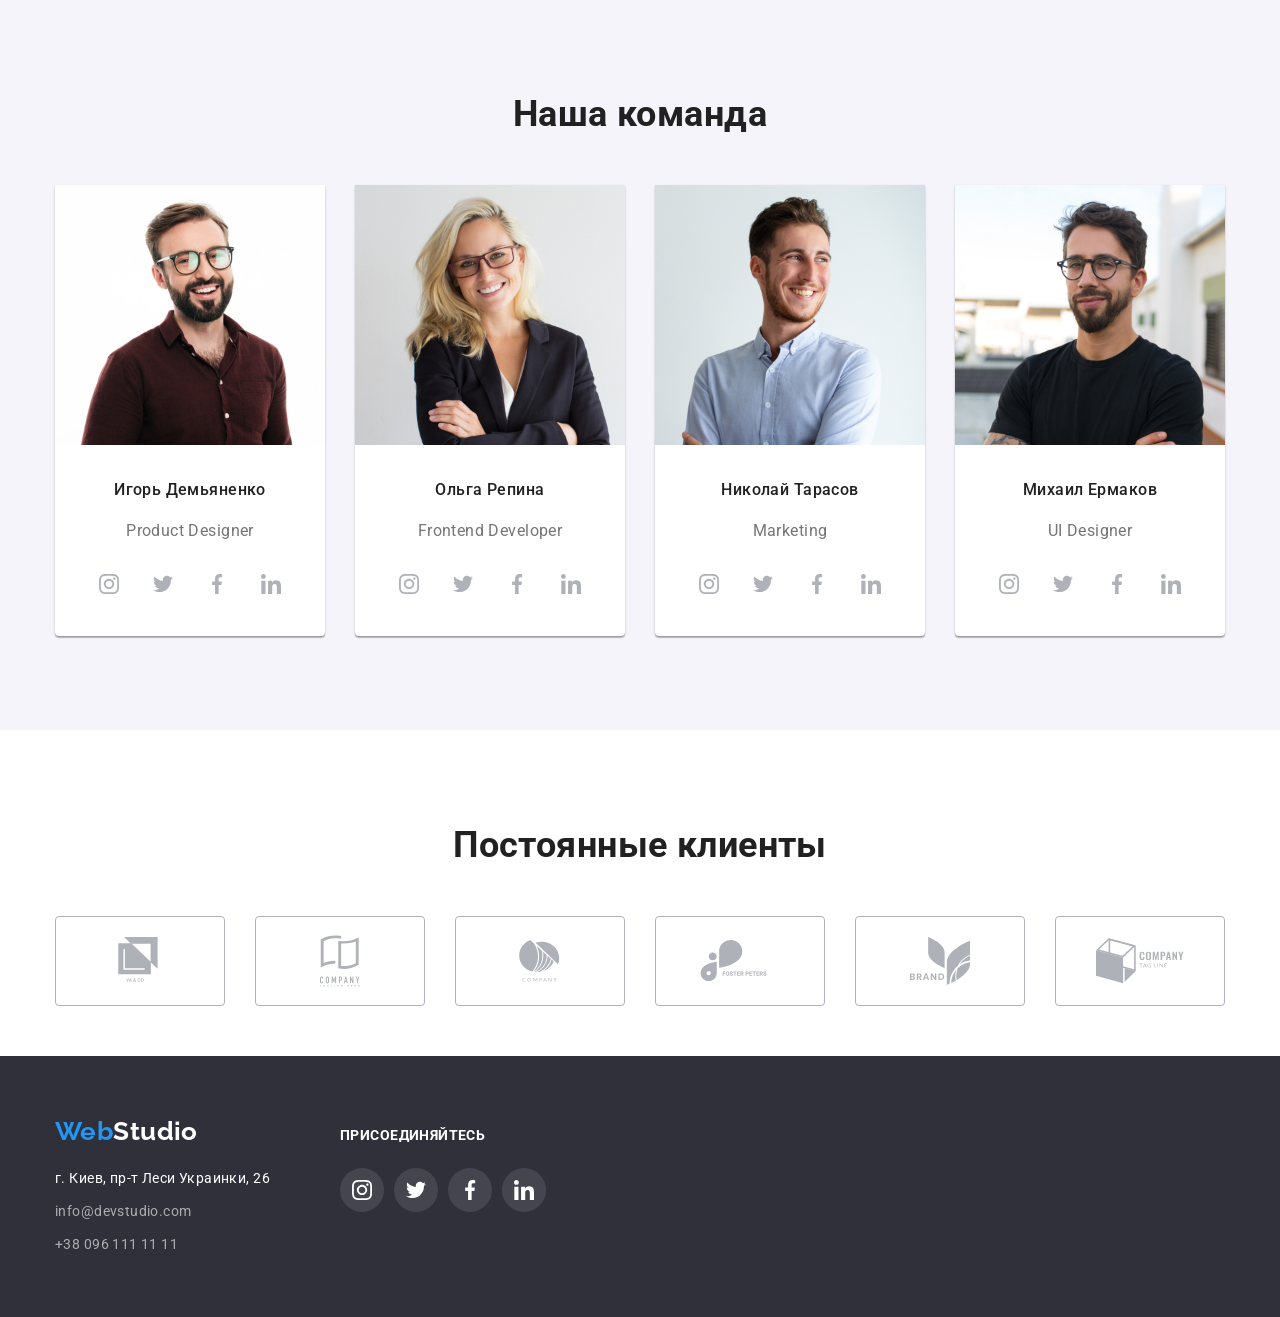
==== commit 917c1415: "Фиксит кнопку модального окна + ховер transition на fill кнопок" ====
--- a/index.html
+++ b/index.html
@@ -401,8 +401,8 @@
     <div class="backdrop is-hidden" data-modal>
       <div class="modal">
         <button type="button" class="close-modal-button" data-modal-close>
-          <svg class="close-button-icon" width="11px" height="11px">
-            <use href="./img/icons/sprite.svg#close-button"></use>
+          <svg class="close-button-icon" width="18px" height="18px">
+            <use href="./img/icons/sprite.svg#icon-close-button"></use>
           </svg>
         </button>
       </div>
--- a/css/common.css
+++ b/css/common.css
@@ -133,6 +133,8 @@
   color: var(--title-text-color);
   text-decoration: none;
   display: block;
+
+  transition: color 250ms cubic-bezier(0.4, 0, 0.2, 1);
 }
 
 .site-nav .link:hover,
@@ -150,12 +152,12 @@
   content: '';
   position: absolute;
   display: block;
-  width: 48px;
+  width: 100%;
   height: 4px;
-  bottom: 0;
+  bottom: -212%;
   left: 0;
-  /* transform: translate(0, -100%); */
   background-color: var(--accent-color);
+  border-radius: 2px;
 }
 
 /* ========= Contacts ========= */
@@ -172,6 +174,8 @@
 .link-contacts {
   color: var(--text-main-color);
   text-decoration: none;
+
+  transition: color 250ms cubic-bezier(0.4, 0, 0.2, 1);
 }
 
 .link-contacts:hover,
@@ -260,6 +264,8 @@
 .address-list-item > .link {
   color: var(--secondary-white-color);
   text-decoration: none;
+
+  transition: color 250ms cubic-bezier(0.4, 0, 0.2, 1);
 }
 
 .address-list-item > .link:hover,
--- a/css/styles.css
+++ b/css/styles.css
@@ -268,6 +268,9 @@
   width: 44px;
   height: 44px;
   border-radius: 50%;
+
+  transition: color 250ms cubic-bezier(0.4, 0, 0.2, 1), background-color 250ms cubic-bezier(0.4, 0, 0.2, 1),
+    border-radius 250ms cubic-bezier(0.4, 0, 0.2, 1);
 }
 
 .social-link-item:not(:nth-last-child(1)) {
@@ -276,6 +279,7 @@
 
 .social-icon {
   fill: currentColor;
+  transition: fill 250ms cubic-bezier(0.4, 0, 0.2, 1);
 }
 
 .social-link:hover,
@@ -317,6 +321,8 @@
   color: var(--icons-color);
   border: 1px solid #afb1b8;
   border-radius: 4px;
+
+  transition: color 250ms cubic-bezier(0.4, 0, 0.2, 1), border 250ms cubic-bezier(0.4, 0, 0.2, 1);
 }
 
 .client-link:hover,
@@ -327,6 +333,7 @@
 
 .client-icon {
   fill: currentColor;
+  transition: fill 250ms cubic-bezier(0.4, 0, 0.2, 1);
 }
 /* ======== END OUR CLIENTS ======== */
 
@@ -363,6 +370,9 @@
   border: none;
   padding: 6px 22px;
   border-radius: 4px;
+
+  transition: color 250ms cubic-bezier(0.4, 0, 0.2, 1), background-color 250ms cubic-bezier(0.4, 0, 0.2, 1),
+    box-shadow 250ms cubic-bezier(0.4, 0, 0.2, 1);
 }
 
 .button:hover,
@@ -392,6 +402,8 @@
 
 .link-card {
   display: block;
+
+  transition: box-shadow 250ms cubic-bezier(0.4, 0, 0.2, 1);
 }
 
 .link-card:hover,
@@ -406,33 +418,58 @@
 
 .example-img {
   position: relative;
+  overflow: hidden;
 }
 
 .example-content-description {
   position: absolute;
-  top: 0;
+  bottom: 0;
   left: 0;
+  width: 100%;
+  height: 100%;
   padding: 62px 24px;
 
   font-size: 18px;
   line-height: 1.555;
   color: var(--primary-white-color);
-}
-
-.example-img::before {
-  content: '';
-  display: block;
+  background-color: rgba(33, 150, 243, 0.9);
+
+  transform: translateY(100%);
+  transition: transform 250ms cubic-bezier(0.4, 0, 0.2, 1), opacity 250ms cubic-bezier(0.4, 0, 0.2, 1);
+}
+
+/* .example-img::before {
+  content: '';
+  display: inline-block;
   position: absolute;
-  top: 0;
+  bottom: 0;
   left: 0;
   width: 100%;
   height: 100%;
   background-color: rgba(33, 150, 243, 0.9);
+
+  transform: translateY(100%);
+  transition: transform 250ms cubic-bezier(0.4, 0, 0.2, 1);
+} */
+
+.link-card:hover .example-content-description,
+.link-card:focus .example-content-description {
+  transform: translateY(0);
 }
 
 /* ======== END EXAMPLES ======== */
 
 /* ======== MODAL WINDOW ======== */
+
+.backdrop.is-hidden {
+  visibility: hidden;
+  opacity: 0;
+  pointer-events: none;
+}
+
+.backdrop.is-hidden .modal {
+  transform: translate(-50%, -50%) scale(1.2);
+}
 
 .backdrop {
   position: fixed;
@@ -440,27 +477,26 @@
   left: 0;
   width: 100%;
   height: 100%;
+  z-index: 100;
   background-color: rgba(0, 0, 0, 0.2);
+
+  visibility: visible;
+  opacity: 1;
+  transition: opacity 250ms cubic-bezier(0.4, 0, 0.2, 1);
 }
 
 .modal {
   position: absolute;
-  top: 0;
-  left: 0;
   top: 50%;
   left: 50%;
-  transform: translate(-50%, -50%);
-
-  height: 580px;
-  width: 528px;
+  transform: translate(-50%, -50%) scale(1);
+  transition: transform 250ms cubic-bezier(0.4, 0, 0.2, 1);
+  visibility: visible;
+
+  min-height: 580px;
+  min-width: 528px;
 
   background-color: #fff;
-}
-
-.backdrop.is-hidden {
-  visibility: hidden;
-  opacity: 0;
-  pointer-events: none;
 }
 
 .close-modal-button {
@@ -476,9 +512,9 @@
   height: 30px;
   border-radius: 50%;
   border: 1px solid rgba(0, 0, 0, 0.1);
-  padding: 0;
-
-  background-color: #fff;
+  padding: 6px;
+
+  background-color: transparent;
 
   cursor: pointer;
 }
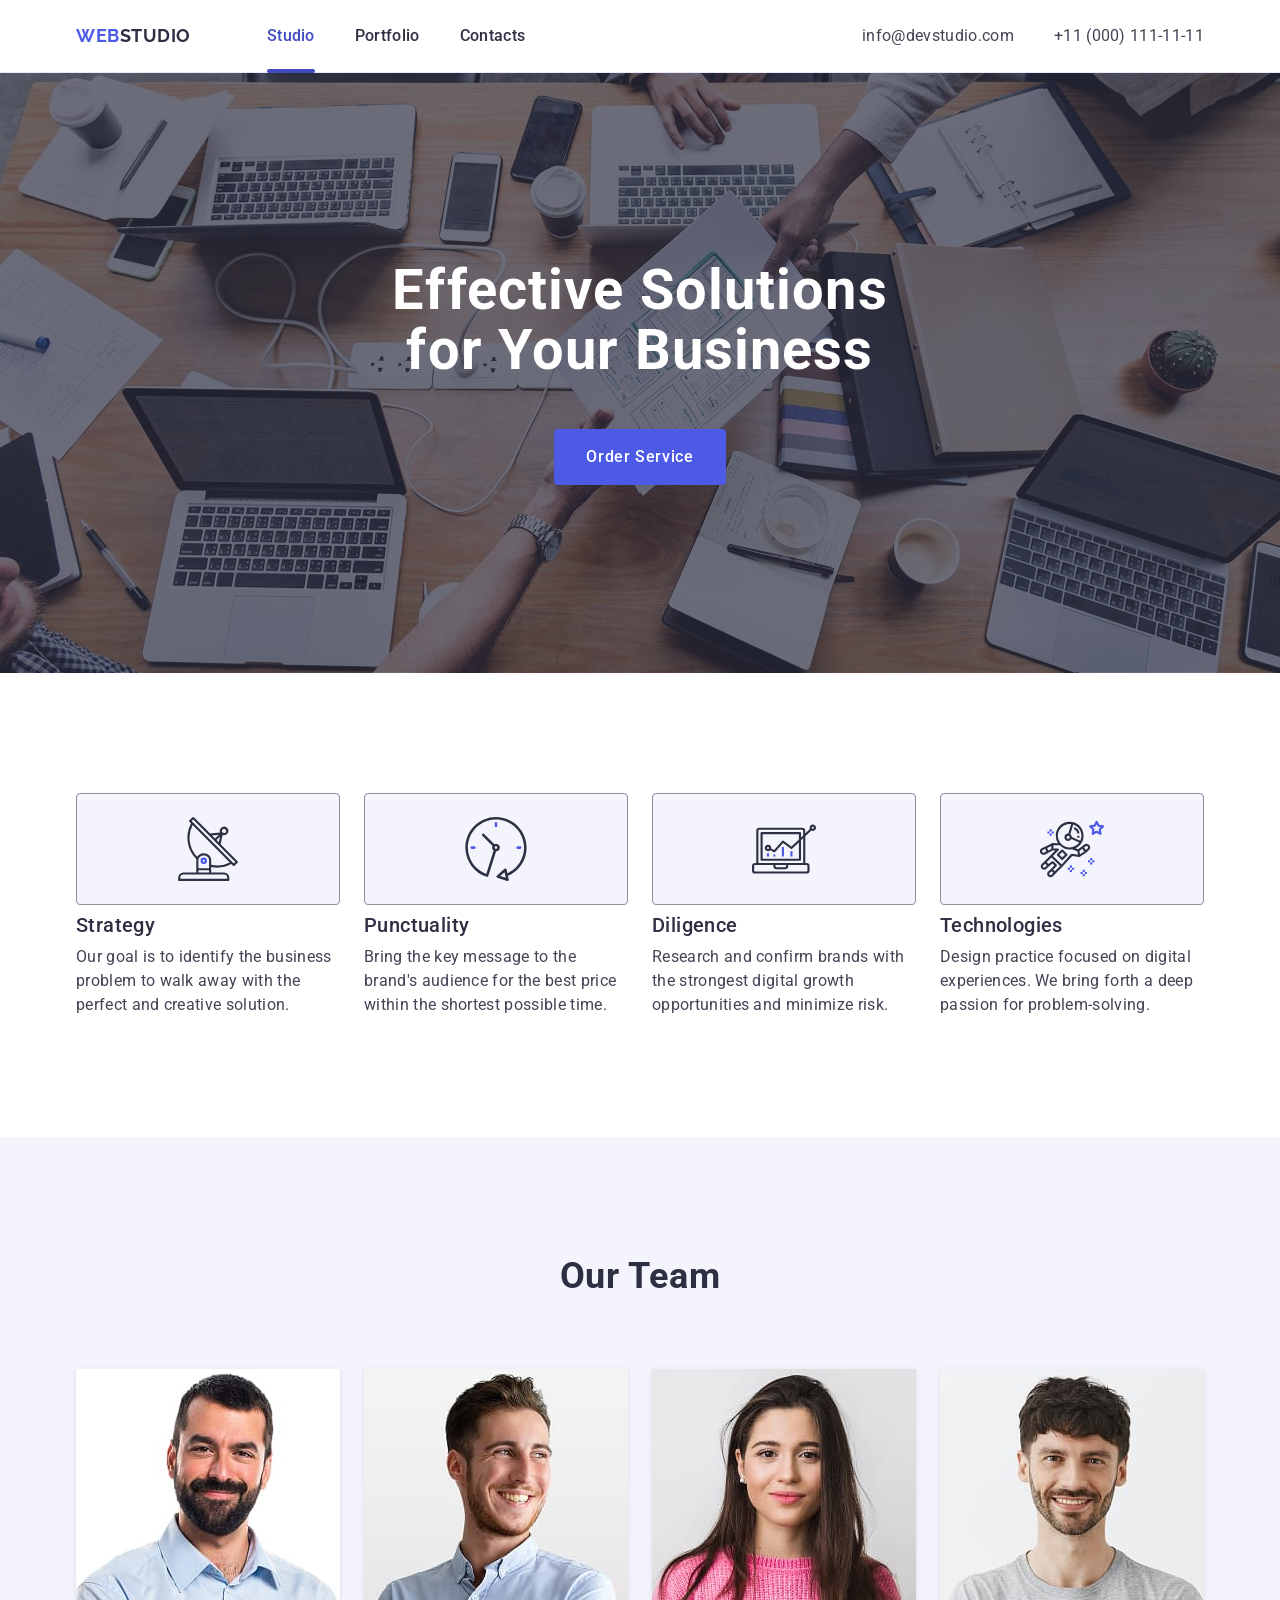
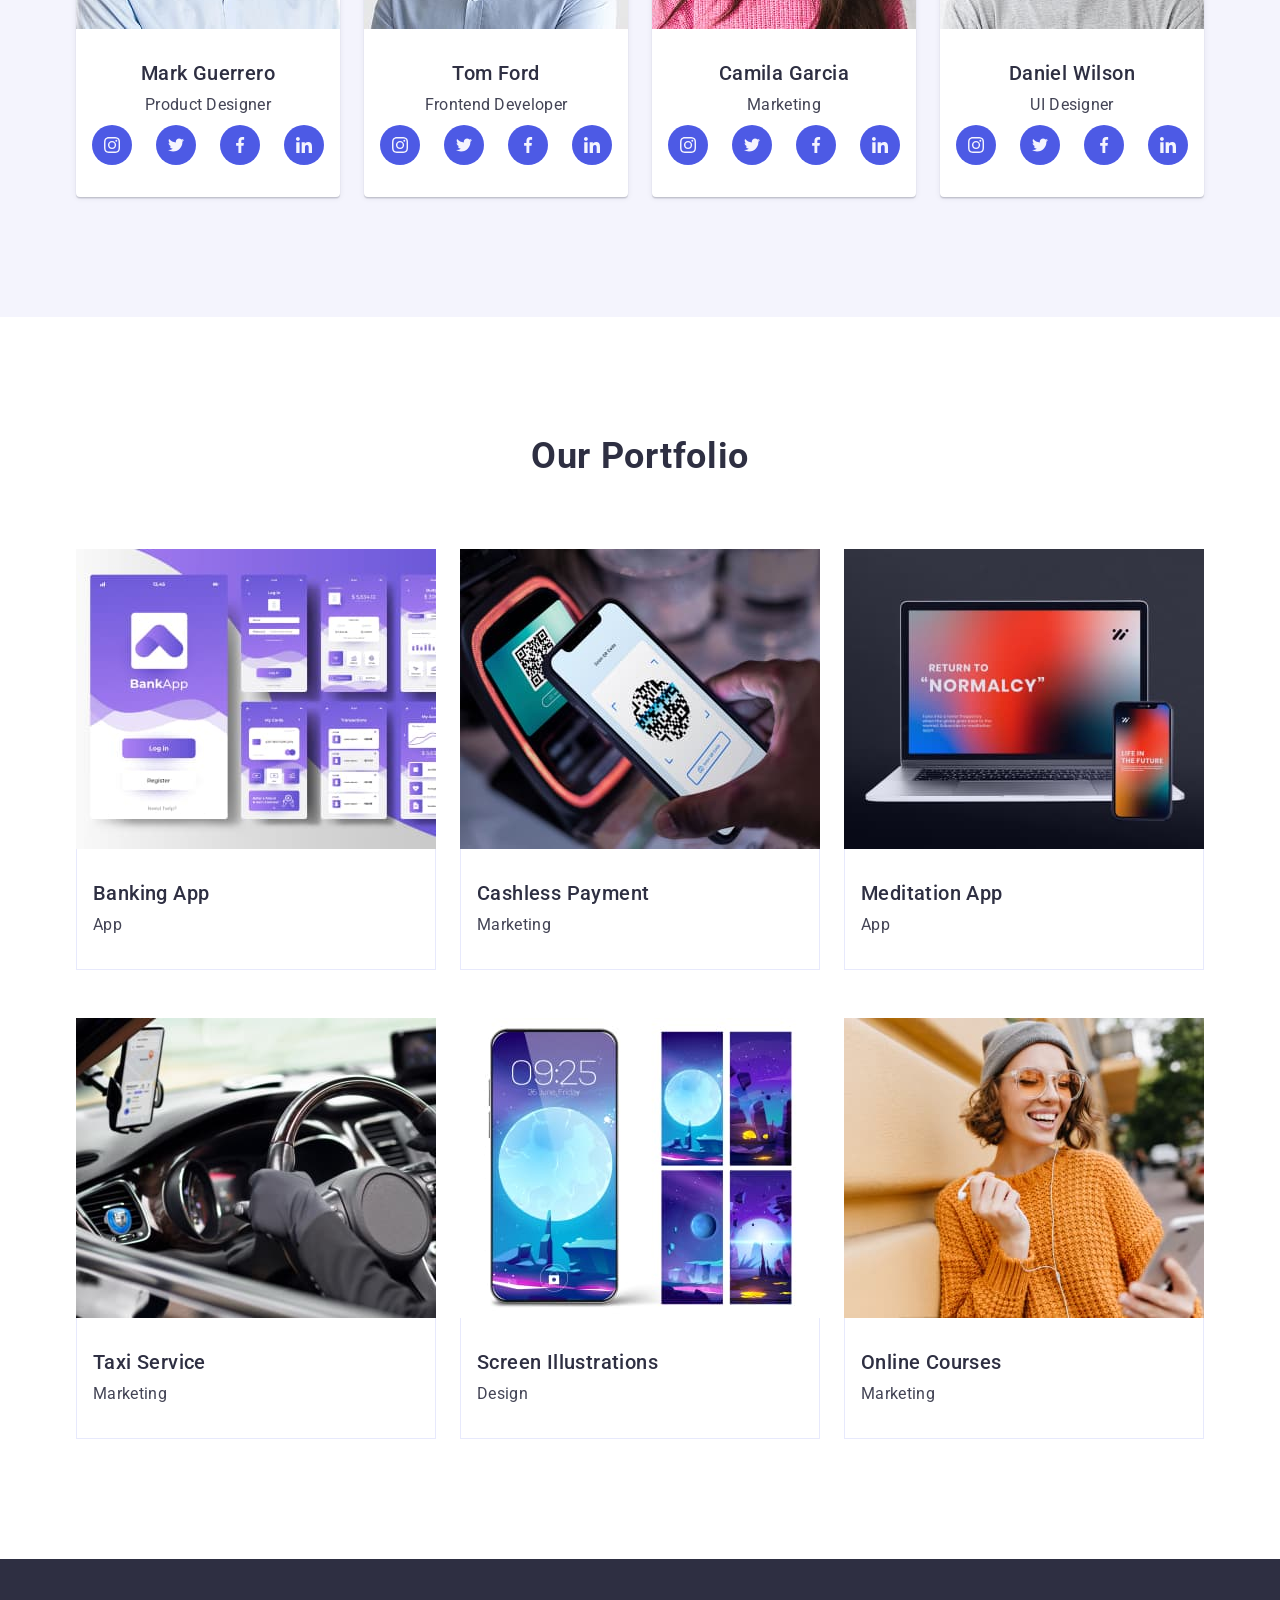
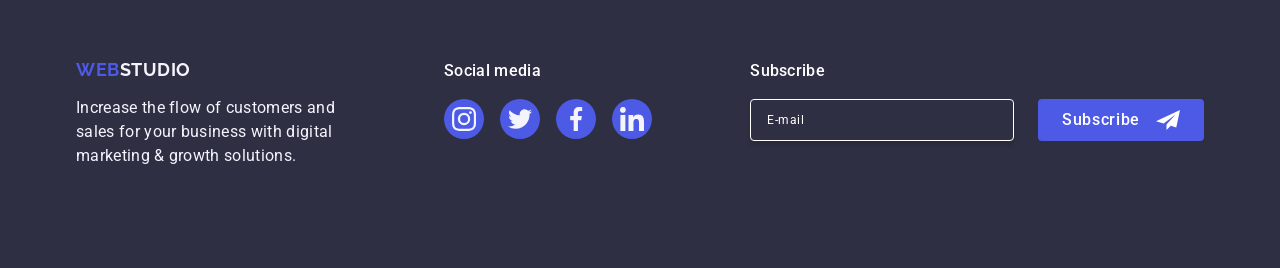
==== commit 85448cff: "Implemented m0dal window and forms" ====
--- a/index.html
+++ b/index.html
@@ -1,412 +1,596 @@
 <!DOCTYPE html>
-<html lang="ru">
+<html lang="en">
   <head>
     <meta charset="UTF-8" />
     <meta name="viewport" content="width=device-width, initial-scale=1.0" />
     <title>Web Studio</title>
-    <link rel="preconnect" href="https://fonts.gstatic.com" />
+    <link rel="preconnect" href="https://fonts.googleapis.com" />
+    <link rel="preconnect" href="https://fonts.gstatic.com" crossorigin />
     <link
-      href="https://fonts.googleapis.com/css2?family=Raleway:wght@700&family=Roboto:wght@400;500;700;900&display=swap"
+      href="https://fonts.googleapis.com/css2?family=Raleway:wght@700&family=Roboto:wght@400;500;700&display=swap"
       rel="stylesheet"
     />
     <link
       rel="stylesheet"
-      href="https://cdnjs.cloudflare.com/ajax/libs/modern-normalize/1.0.0/modern-normalize.min.css"
+      href="https://cdn.jsdelivr.net/npm/modern-normalize@2.0.0/modern-normalize.min.css"
     />
-    <link rel="stylesheet" href="./css/common.css" />
     <link rel="stylesheet" href="./css/styles.css" />
   </head>
-
   <body>
-    <header class="header-page">
-      <div class="container header-container">
-        <nav class="nav-container">
-          <a href="./index.html" class="logo logo-for-header">Web<span class="logo-header">Studio</span></a>
-
-          <ul class="site-nav list">
-            <li class="site-nav-item"><a href="./index.html" class="link current">Студия</a></li>
-            <li class="site-nav-item"><a href="./portfolio.html" class="link">Портфолио</a></li>
-            <li class="site-nav-item"><a href="#" class="link">Контакты</a></li>
-          </ul>
-        </nav>
-        <ul class="site-contacts list">
-          <li class="site-contacts-item mail-with-margin">
-            <a href="mailto:info@devstudio.com" class="link-contacts">
-              <svg class="contact-icon">
-                <use href="./img/icons/sprite.svg#icon-header-icon-envelope"></use>
-              </svg>
-              info@devstudio.com</a
+    <div class="page-container">
+      <header class="header">
+        <div class="container header-container">
+          <nav class="navigation">
+            <a href="./index.html" class="logo header-link"
+              >Web<span class="logo-text">Studio</span></a
             >
-          </li>
-          <li class="site-contacts-item">
-            <a href="tel:+380961111111" class="link-contacts">
-              <svg class="contact-icon">
-                <use href="./img/icons/sprite.svg#icon-header-icon-smartphone"></use>
-              </svg>
-              +38 096 111 11 11</a
-            >
-          </li>
-        </ul>
-      </div>
-    </header>
-    <main>
-      <!-- Герой -->
-
-      <section class="hero">
-        <div class="container">
-          <div class="hero-container">
-            <h1 class="hero-title">Эффективные решения для вашего бизнеса</h1>
-            <button type="button" class="hero-button" data-modal-open>Заказать услугу</button>
-          </div>
-        </div>
-      </section>
-
-      <!-- Особенности -->
-      <section class="section features">
-        <div class="container">
-          <h2 class="section-title visually-hidden">Наши особенности</h2>
-          <ul class="feature-list list">
-            <li class="feature-list-item icon-antenna">
-              <h3 class="title">Внимание к деталям</h3>
-              <p class="text">Идейные соображения, а также начало повседневной работы по формированию позиции.</p>
-            </li>
-            <li class="feature-list-item icon-diagram">
-              <h3 class="title">Пунктуальность</h3>
-              <p class="text">Задача организации, в особенности же рамки и место обучения кадров влечет за собой.</p>
-            </li>
-            <li class="feature-list-item icon-clock">
-              <h3 class="title">Планирование</h3>
-              <p class="text">Равным образом консультация с широким активом в значительной степени обуславливает.</p>
-            </li>
-            <li class="feature-list-item icon-astronaut">
-              <h3 class="title">Современные технологии</h3>
-              <p class="text">Значимость этих проблем настолько очевидна, что реализация плановых заданий.</p>
-            </li>
-          </ul>
-        </div>
-      </section>
-
-      <!-- Чем мы занимаемся -->
-      <section class="section works">
-        <div class="container">
-          <h2 class="section-title">Чем мы занимаемся</h2>
-          <ul class="work-list list">
-            <li class="work-list-item">
-              <div class="work-list-container">
-                <img src="./img/box_1.jpg" alt="Программист пишет код" width="370" height="294" class="img" />
-                <p class="work-description">Десктопные приложения</p>
-              </div>
-            </li>
-            <li class="work-list-item">
-              <div class="work-list-container">
-                <img
-                  src="./img/box_2.jpg"
-                  alt="Команда дизайнеров работает над интерфейсом мобильного телефона"
-                  width="370"
-                  height="294"
-                  class="img"
-                />
-                <p class="work-description">Мобильные приложения</p>
-              </div>
-            </li>
-            <li class="work-list-item">
-              <div class="work-list-container">
-                <img
-                  src="./img/box_3.jpg"
-                  alt="Веб-дизанер работает с графическим планшетом для выбора цвета"
-                  width="370"
-                  height="294"
-                  class="img"
-                />
-                <p class="work-description">Дизайнерские решения</p>
-              </div>
-            </li>
-          </ul>
-        </div>
-      </section>
-
-      <!-- Наша команда -->
-      <section class="section team-section">
-        <div class="container">
-          <h2 class="section-title">Наша команда</h2>
-          <ul class="team-list list">
-            <li class="team-list-item">
-              <div class="content-card-team">
-                <img
-                  src="./img/team_card_1.jpg"
-                  alt="Портрет сотрудника веб-студии"
-                  width="270"
-                  height="260"
-                  class="img"
-                />
-              </div>
-              <div class="footer-card-team">
-                <h3 class="title">Игорь Демьяненко</h3>
-                <p lang="en" class="text">Product Designer</p>
-                <ul class="social-list list">
-                  <li class="social-link-item">
-                    <a href="#" class="social-link link"
-                      ><svg class="social-icon" width="20px" height="20px">
-                        <use href="./img/icons/sprite.svg#icon-instagram"></use></svg
-                    ></a>
-                  </li>
-                  <li class="social-link-item">
-                    <a href="#" class="social-link link"
-                      ><svg class="social-icon" width="20px" height="20px">
-                        <use href="./img/icons/sprite.svg#icon-twitter"></use></svg
-                    ></a>
-                  </li>
-                  <li class="social-link-item">
-                    <a href="#" class="social-link link"
-                      ><svg class="social-icon" width="20px" height="20px">
-                        <use href="./img/icons/sprite.svg#icon-facebook"></use></svg
-                    ></a>
-                  </li>
-                  <li class="social-link-item">
-                    <a href="#" class="social-link link"
-                      ><svg class="social-icon" width="20px" height="20px">
-                        <use href="./img/icons/sprite.svg#icon-linkedin"></use></svg
-                    ></a>
-                  </li>
-                </ul>
-              </div>
-            </li>
-            <li class="team-list-item">
-              <div class="content-card-team">
-                <img
-                  src="./img/team_card_2.jpg"
-                  alt="Портрет сотрудника веб-студии"
-                  width="270"
-                  height="260"
-                  class="img"
-                />
-              </div>
-              <div class="footer-card-team">
-                <h3 class="title">Ольга Репина</h3>
-                <p lang="en" class="text">Frontend Developer</p>
-                <ul class="social-list list">
-                  <li class="social-link-item">
-                    <a href="#" class="social-link link"
-                      ><svg class="social-icon" width="20px" height="20px">
-                        <use href="./img/icons/sprite.svg#icon-instagram"></use></svg
-                    ></a>
-                  </li>
-                  <li class="social-link-item">
-                    <a href="#" class="social-link link"
-                      ><svg class="social-icon" width="20px" height="20px">
-                        <use href="./img/icons/sprite.svg#icon-twitter"></use></svg
-                    ></a>
-                  </li>
-                  <li class="social-link-item">
-                    <a href="#" class="social-link link"
-                      ><svg class="social-icon" width="20px" height="20px">
-                        <use href="./img/icons/sprite.svg#icon-facebook"></use></svg
-                    ></a>
-                  </li>
-                  <li class="social-link-item">
-                    <a href="#" class="social-link link"
-                      ><svg class="social-icon" width="20px" height="20px">
-                        <use href="./img/icons/sprite.svg#icon-linkedin"></use></svg
-                    ></a>
-                  </li>
-                </ul>
-              </div>
-            </li>
-            <li class="team-list-item">
-              <div class="content-card-team">
-                <img
-                  src="./img/team_card_3.jpg"
-                  alt="Портрет сотрудника веб-студии"
-                  width="270"
-                  height="260"
-                  class="img"
-                />
-              </div>
-              <div class="footer-card-team">
-                <h3 class="title">Николай Тарасов</h3>
-                <p lang="en" class="text">Marketing</p>
-                <ul class="social-list list">
-                  <li class="social-link-item">
-                    <a href="#" class="social-link link"
-                      ><svg class="social-icon" width="20px" height="20px">
-                        <use href="./img/icons/sprite.svg#icon-instagram"></use></svg
-                    ></a>
-                  </li>
-                  <li class="social-link-item">
-                    <a href="#" class="social-link link"
-                      ><svg class="social-icon" width="20px" height="20px">
-                        <use href="./img/icons/sprite.svg#icon-twitter"></use></svg
-                    ></a>
-                  </li>
-                  <li class="social-link-item">
-                    <a href="#" class="social-link link"
-                      ><svg class="social-icon" width="20px" height="20px">
-                        <use href="./img/icons/sprite.svg#icon-facebook"></use></svg
-                    ></a>
-                  </li>
-                  <li class="social-link-item">
-                    <a href="#" class="social-link link"
-                      ><svg class="social-icon" width="20px" height="20px">
-                        <use href="./img/icons/sprite.svg#icon-linkedin"></use></svg
-                    ></a>
-                  </li>
-                </ul>
-              </div>
-            </li>
-            <li class="team-list-item">
-              <div class="content-card-team">
-                <img
-                  src="./img/team_card_4.jpg"
-                  alt="Портрет сотрудника веб-студии"
-                  width="270"
-                  height="260"
-                  class="img"
-                />
-              </div>
-              <div class="footer-card-team">
-                <h3 class="title">Михаил Ермаков</h3>
-                <p lang="en" class="text">UI Designer</p>
-                <ul class="social-list list">
-                  <li class="social-link-item">
-                    <a href="#" class="social-link"
-                      ><svg class="social-icon" width="20px" height="20px">
-                        <use href="./img/icons/sprite.svg#icon-instagram"></use></svg
-                    ></a>
-                  </li>
-                  <li class="social-link-item">
-                    <a href="#" class="social-link"
-                      ><svg class="social-icon" width="20px" height="20px">
-                        <use href="./img/icons/sprite.svg#icon-twitter"></use></svg
-                    ></a>
-                  </li>
-                  <li class="social-link-item">
-                    <a href="#" class="social-link"
-                      ><svg class="social-icon" width="20px" height="20px">
-                        <use href="./img/icons/sprite.svg#icon-facebook"></use></svg
-                    ></a>
-                  </li>
-                  <li class="social-link-item">
-                    <a href="#" class="social-link"
-                      ><svg class="social-icon" width="20px" height="20px">
-                        <use href="./img/icons/sprite.svg#icon-linkedin"></use></svg
-                    ></a>
-                  </li>
-                </ul>
-              </div>
-            </li>
-          </ul>
-        </div>
-      </section>
-
-      <!-- Клиенты -->
-      <section class="section client-section">
-        <div class="container">
-          <h2 class="section-title">Постоянные клиенты</h2>
-          <ul class="client-list list">
-            <li class="client-item">
-              <a href="#" class="client-link">
-                <svg class="client-icon" width="44px" height="48px">
-                  <use href="./img/icons/sprite.svg#icon-logo-1"></use>
-                </svg>
-              </a>
-            </li>
-            <li class="client-item">
-              <a href="#" class="client-link">
-                <svg class="client-icon" width="40px" height="52px">
-                  <use href="./img/icons/sprite.svg#icon-logo-2"></use>
-                </svg>
-              </a>
-            </li>
-            <li class="client-item">
-              <a href="#" class="client-link">
-                <svg class="client-icon" width="41px" height="42px">
-                  <use href="./img/icons/sprite.svg#icon-logo-3"></use>
-                </svg>
-              </a>
-            </li>
-            <li class="client-item">
-              <a href="#" class="client-link">
-                <svg class="client-icon" width="80px" height="42px">
-                  <use href="./img/icons/sprite.svg#icon-logo-4"></use>
-                </svg>
-              </a>
-            </li>
-            <li class="client-item">
-              <a href="#" class="client-link">
-                <svg class="client-icon" width="60px" height="48px">
-                  <use href="./img/icons/sprite.svg#icon-logo-5"></use>
-                </svg>
-              </a>
-            </li>
-            <li class="client-item">
-              <a href="#" class="client-link">
-                <svg class="client-icon" width="88px" height="46px">
-                  <use href="./img/icons/sprite.svg#icon-logo-6"></use>
-                </svg>
-              </a>
-            </li>
-          </ul>
-        </div>
-      </section>
-    </main>
-
-    <footer class="footer-page">
-      <div class="container all-footer">
-        <div class="footer-container">
-          <a href="./index.html" class="logo logo-for-footer">Web<span class="logo-footer">Studio</span></a>
-          <address class="address-container">
-            <ul class="address-list list">
-              <li class="address-list-item">
-                <a href="https://goo.gl/maps/Ahhb2B3hDKV3ZpVi9" class="text" target="_blank" rel="noopener noreferrer"
-                  >г. Киев, пр-т Леси Украинки, 26</a
+
+            <ul class="nav-list">
+              <li>
+                <a href="./index.html" class="nav-link header-link current"
+                  >Studio</a
                 >
               </li>
-              <li class="address-list-item"><a href="mailto:info@devstudio.com" class="link">info@devstudio.com</a></li>
-              <li class="address-list-item"><a href="tel:+380961111111" class="link">+38 096 111 11 11</a></li>
+              <li>
+                <a href="" class="nav-link header-link">Portfolio</a>
+              </li>
+              <li><a href="" class="nav-link header-link">Contacts</a></li>
+            </ul>
+          </nav>
+
+          <address class="contacts">
+            <ul class="contacts-list">
+              <li>
+                <a
+                  href="mailto:info@devstudio.com"
+                  class="contacts-link header-link"
+                  >info@devstudio.com</a
+                >
+              </li>
+              <li>
+                <a href="tel:+110001111111" class="contacts-link header-link"
+                  >+11 (000) 111-11-11</a
+                >
+              </li>
             </ul>
           </address>
         </div>
-        <div class="footer-container join-container">
-          <p class="text"><strong class="join">присоединяйтесь</strong></p>
-          <ul class="social-list list">
-            <li class="social-link-item">
-              <a href="#" class="social-link social-footer"
-                ><svg class="social-icon" width="20px" height="20px">
-                  <use href="./img/icons/sprite.svg#icon-instagram"></use></svg
-              ></a>
-            </li>
-            <li class="social-link-item">
-              <a href="#" class="social-link social-footer"
-                ><svg class="social-icon" width="20px" height="20px">
-                  <use href="./img/icons/sprite.svg#icon-twitter"></use></svg
-              ></a>
-            </li>
-            <li class="social-link-item">
-              <a href="#" class="social-link social-footer"
-                ><svg class="social-icon" width="20px" height="20px">
-                  <use href="./img/icons/sprite.svg#icon-facebook"></use></svg
-              ></a>
-            </li>
-            <li class="social-link-item">
-              <a href="#" class="social-link social-footer"
-                ><svg class="social-icon" width="20px" height="20px">
-                  <use href="./img/icons/sprite.svg#icon-linkedin"></use></svg
-              ></a>
-            </li>
-          </ul>
+      </header>
+
+      <main>
+        <!-- Hero -->
+        <section class="hero">
+          <div class="container">
+            <h1 class="hero-title">Effective Solutions for Your Business</h1>
+            <button type="button" class="hero-button" data-modal-open>
+              Order Service
+            </button>
+          </div>
+        </section>
+
+        <!-- Peculiarities -->
+        <section class="section">
+          <div class="container">
+            <h2 class="visually-hidden">Peculiarities</h2>
+            <ul class="peculiarities-list">
+              <li class="peculiarities-item">
+                <div class="icon-wrapper">
+                  <svg class="social-icon" width="64" height="64">
+                    <use href="./images/icons.svg#icon-antenna"></use>
+                  </svg>
+                </div>
+                <h3 class="peculiarities-card-title">Strategy</h3>
+                <p class="peculiarities-card-text">
+                  Our goal is to identify the business problem to walk away with
+                  the perfect and creative solution.
+                </p>
+              </li>
+              <li class="peculiarities-item">
+                <div class="icon-wrapper">
+                  <svg class="social-icon" width="64" height="64">
+                    <use href="./images/icons.svg#icon-clock"></use>
+                  </svg>
+                </div>
+                <h3 class="peculiarities-card-title">Punctuality</h3>
+                <p class="peculiarities-card-text">
+                  Bring the key message to the brand's audience for the best
+                  price within the shortest possible time.
+                </p>
+              </li>
+              <li class="peculiarities-item">
+                <div class="icon-wrapper">
+                  <svg class="social-icon" width="64" height="64">
+                    <use href="./images/icons.svg#icon-diagram"></use>
+                  </svg>
+                </div>
+                <h3 class="peculiarities-card-title">Diligence</h3>
+                <p class="peculiarities-card-text">
+                  Research and confirm brands with the strongest digital growth
+                  opportunities and minimize risk.
+                </p>
+              </li>
+              <li class="peculiarities-item">
+                <div class="icon-wrapper">
+                  <svg class="social-icon" width="64" height="64">
+                    <use href="./images/icons.svg#icon-astronaut"></use>
+                  </svg>
+                </div>
+                <h3 class="peculiarities-card-title">Technologies</h3>
+                <p class="peculiarities-card-text">
+                  Design practice focused on digital experiences. We bring forth
+                  a deep passion for problem-solving.
+                </p>
+              </li>
+            </ul>
+          </div>
+        </section>
+
+        <!-- Our Team -->
+        <section class="section team">
+          <div class="container">
+            <h2 class="section-title">Our team</h2>
+            <ul class="team-list">
+              <li class="team-list-item">
+                <img
+                  src="./images/teamMember1.jpg"
+                  alt="Mark Guerrero portrait"
+                  width="264"
+                  height="260"
+                />
+                <div class="team-card-footer">
+                  <h3 class="card-title">Mark Guerrero</h3>
+                  <p class="team-card-text">Product Designer</p>
+                  <ul class="social-list">
+                    <li class="social-link-item">
+                      <a href="#" class="social-link"
+                        ><svg class="social-icon" width="16" height="16">
+                          <use
+                            href="./images/icons.svg#icon-instagram"
+                          ></use></svg
+                      ></a>
+                    </li>
+                    <li class="social-link-item">
+                      <a href="#" class="social-link"
+                        ><svg class="social-icon" width="16" height="16">
+                          <use
+                            href="./images/icons.svg#icon-twitter"
+                          ></use></svg
+                      ></a>
+                    </li>
+                    <li class="social-link-item">
+                      <a href="#" class="social-link"
+                        ><svg class="social-icon" width="16" height="16">
+                          <use
+                            href="./images/icons.svg#icon-facebook"
+                          ></use></svg
+                      ></a>
+                    </li>
+                    <li class="social-link-item">
+                      <a href="#" class="social-link"
+                        ><svg class="social-icon" width="16" height="16">
+                          <use
+                            href="./images/icons.svg#icon-linkedin"
+                          ></use></svg
+                      ></a>
+                    </li>
+                  </ul>
+                </div>
+              </li>
+              <li class="team-list-item">
+                <img
+                  src="./images/teamMember2.jpg"
+                  alt="Tom Ford portrait"
+                  width="264"
+                  height="260"
+                />
+                <div class="team-card-footer">
+                  <h3 class="card-title">Tom Ford</h3>
+                  <p class="team-card-text">Frontend Developer</p>
+                  <ul class="social-list">
+                    <li class="social-link-item">
+                      <a href="#" class="social-link"
+                        ><svg class="social-icon" width="16px" height="16px">
+                          <use
+                            href="./images/icons.svg#icon-instagram"
+                          ></use></svg
+                      ></a>
+                    </li>
+                    <li class="social-link-item">
+                      <a href="#" class="social-link"
+                        ><svg class="social-icon" width="16px" height="16px">
+                          <use
+                            href="./images/icons.svg#icon-twitter"
+                          ></use></svg
+                      ></a>
+                    </li>
+                    <li class="social-link-item">
+                      <a href="#" class="social-link"
+                        ><svg class="social-icon" width="16px" height="16px">
+                          <use
+                            href="./images/icons.svg#icon-facebook"
+                          ></use></svg
+                      ></a>
+                    </li>
+                    <li class="social-link-item">
+                      <a href="#" class="social-link"
+                        ><svg class="social-icon" width="16px" height="16px">
+                          <use
+                            href="./images/icons.svg#icon-linkedin"
+                          ></use></svg
+                      ></a>
+                    </li>
+                  </ul>
+                </div>
+              </li>
+              <li class="team-list-item">
+                <img
+                  src="./images/teamMember3.jpg"
+                  alt="Camila Garcia portrait"
+                  width="264"
+                  height="260"
+                />
+                <div class="team-card-footer">
+                  <h3 class="card-title">Camila Garcia</h3>
+                  <p class="team-card-text">Marketing</p>
+                  <ul class="social-list">
+                    <li class="social-link-item">
+                      <a href="#" class="social-link"
+                        ><svg class="social-icon" width="16px" height="16px">
+                          <use
+                            href="./images/icons.svg#icon-instagram"
+                          ></use></svg
+                      ></a>
+                    </li>
+                    <li class="social-link-item">
+                      <a href="#" class="social-link"
+                        ><svg class="social-icon" width="16px" height="16px">
+                          <use
+                            href="./images/icons.svg#icon-twitter"
+                          ></use></svg
+                      ></a>
+                    </li>
+                    <li class="social-link-item">
+                      <a href="#" class="social-link"
+                        ><svg class="social-icon" width="16px" height="16px">
+                          <use
+                            href="./images/icons.svg#icon-facebook"
+                          ></use></svg
+                      ></a>
+                    </li>
+                    <li class="social-link-item">
+                      <a href="#" class="social-link"
+                        ><svg class="social-icon" width="16px" height="16px">
+                          <use
+                            href="./images/icons.svg#icon-linkedin"
+                          ></use></svg
+                      ></a>
+                    </li>
+                  </ul>
+                </div>
+              </li>
+              <li class="team-list-item">
+                <img
+                  src="./images/teamMember4.jpg"
+                  alt="Daniel Wilson portrait"
+                  width="264"
+                  height="260"
+                />
+                <div class="team-card-footer">
+                  <h3 class="card-title">Daniel Wilson</h3>
+                  <p class="team-card-text">UI Designer</p>
+                  <ul class="social-list">
+                    <li class="social-link-item">
+                      <a href="" class="social-link"
+                        ><svg class="social-icon" width="16px" height="16px">
+                          <use
+                            href="./images/icons.svg#icon-instagram"
+                          ></use></svg
+                      ></a>
+                    </li>
+                    <li class="social-link-item">
+                      <a href="" class="social-link"
+                        ><svg class="social-icon" width="16px" height="16px">
+                          <use
+                            href="./images/icons.svg#icon-twitter"
+                          ></use></svg
+                      ></a>
+                    </li>
+                    <li class="social-link-item">
+                      <a href="" class="social-link"
+                        ><svg class="social-icon" width="16px" height="16px">
+                          <use
+                            href="./images/icons.svg#icon-facebook"
+                          ></use></svg
+                      ></a>
+                    </li>
+                    <li class="social-link-item">
+                      <a href="" class="social-link"
+                        ><svg class="social-icon" width="16px" height="16px">
+                          <use
+                            href="./images/icons.svg#icon-linkedin"
+                          ></use></svg
+                      ></a>
+                    </li>
+                  </ul>
+                </div>
+              </li>
+            </ul>
+          </div>
+        </section>
+
+        <!-- Portfolio -->
+        <section class="section">
+          <div class="container">
+            <h2 class="section-title">Our Portfolio</h2>
+            <ul class="portfolio-list">
+              <li class="portfolio-list-item">
+                <div class="portfolio-image-wrapper">
+                  <img
+                    src="./images/bankingApp.jpg"
+                    alt="Banking App view"
+                    width="360"
+                    height="300"
+                  />
+                  <p class="portfolio-description">
+                    14 Stylish and User-Friendly App Design Concepts · Task
+                    Manager App · Calorie Tracker App · Exotic Fruit Ecommerce
+                    App · Cloud Storage App
+                  </p>
+                </div>
+                <div class="portfolio-card-footer">
+                  <h3 class="card-title">Banking App</h3>
+                  <p>App</p>
+                </div>
+              </li>
+              <li class="portfolio-list-item">
+                <div class="portfolio-image-wrapper">
+                  <img
+                    src="./images/cashless.jpg"
+                    alt="Mobile phone and terminal"
+                    width="360"
+                    height="300"
+                  />
+                  <p class="portfolio-description">
+                    14 Stylish and User-Friendly App Design Concepts · Task
+                    Manager App · Calorie Tracker App · Exotic Fruit Ecommerce
+                    App · Cloud Storage App
+                  </p>
+                </div>
+                <div class="portfolio-card-footer">
+                  <h3 class="card-title">Cashless Payment</h3>
+                  <p>Marketing</p>
+                </div>
+              </li>
+              <li class="portfolio-list-item">
+                <div class="portfolio-image-wrapper">
+                  <img
+                    src="./images/meditation.jpg"
+                    alt="Laptop and mobile device with Meditation App Home page"
+                    width="360"
+                    height="300"
+                  />
+                  <p class="portfolio-description">
+                    14 Stylish and User-Friendly App Design Concepts · Task
+                    Manager App · Calorie Tracker App · Exotic Fruit Ecommerce
+                    App · Cloud Storage App
+                  </p>
+                </div>
+                <div class="portfolio-card-footer">
+                  <h3 class="card-title">Meditation App</h3>
+                  <p>App</p>
+                </div>
+              </li>
+              <li class="portfolio-list-item">
+                <div class="portfolio-image-wrapper">
+                  <img
+                    src="./images/taxi.jpg"
+                    alt="Taxi driver in the car"
+                    width="360"
+                    height="300"
+                  />
+                  <p class="portfolio-description">
+                    14 Stylish and User-Friendly App Design Concepts · Task
+                    Manager App · Calorie Tracker App · Exotic Fruit Ecommerce
+                    App · Cloud Storage App
+                  </p>
+                </div>
+                <div class="portfolio-card-footer">
+                  <h3 class="card-title">Taxi Service</h3>
+                  <p>Marketing</p>
+                </div>
+              </li>
+              <li class="portfolio-list-item">
+                <div class="portfolio-image-wrapper">
+                  <img
+                    src="./images/illustrations.jpg"
+                    alt="Mobile device and screen illustrations"
+                    width="360"
+                    height="300"
+                  />
+                  <p class="portfolio-description">
+                    14 Stylish and User-Friendly App Design Concepts · Task
+                    Manager App · Calorie Tracker App · Exotic Fruit Ecommerce
+                    App · Cloud Storage App
+                  </p>
+                </div>
+                <div class="portfolio-card-footer">
+                  <h3 class="card-title">Screen Illustrations</h3>
+                  <p>Design</p>
+                </div>
+              </li>
+              <li class="portfolio-list-item">
+                <div class="portfolio-image-wrapper">
+                  <img
+                    src="./images/courses.jpg"
+                    alt="The girl with mobile device"
+                    width="360"
+                    height="300"
+                  />
+                  <p class="portfolio-description">
+                    14 Stylish and User-Friendly App Design Concepts · Task
+                    Manager App · Calorie Tracker App · Exotic Fruit Ecommerce
+                    App · Cloud Storage App
+                  </p>
+                </div>
+                <div class="portfolio-card-footer">
+                  <h3 class="card-title">Online Courses</h3>
+                  <p>Marketing</p>
+                </div>
+              </li>
+            </ul>
+          </div>
+        </section>
+      </main>
+
+      <footer class="footer">
+        <div class="container footer-container">
+          <div class="first-block-wrapper">
+            <a href="./index.html" class="logo footer-logo"
+              >Web<span class="logo-text secondary-logo-text">Studio</span></a
+            >
+            <p class="footer-text">
+              Increase the flow of customers and sales for your business with
+              digital marketing & growth solutions.
+            </p>
+          </div>
+          <div>
+            <p class="social-media-title">Social media</p>
+            <ul class="social-list footer-social-list">
+              <li class="social-link-item">
+                <a href="" class="social-link footer-link"
+                  ><svg class="social-icon" width="24" height="24">
+                    <use href="./images/icons.svg#icon-instagram"></use></svg
+                ></a>
+              </li>
+              <li class="social-link-item">
+                <a href="" class="social-link footer-link"
+                  ><svg class="social-icon" width="24" height="24">
+                    <use href="./images/icons.svg#icon-twitter"></use></svg
+                ></a>
+              </li>
+              <li class="social-link-item">
+                <a href="" class="social-link footer-link"
+                  ><svg class="social-icon" width="24" height="24">
+                    <use href="./images/icons.svg#icon-facebook"></use></svg
+                ></a>
+              </li>
+              <li class="social-link-item">
+                <a href="" class="social-link footer-link"
+                  ><svg class="social-icon" width="24" height="24">
+                    <use href="./images/icons.svg#icon-linkedin"></use></svg
+                ></a>
+              </li>
+            </ul>
+          </div>
+          <div>
+            <p class="subscribe-text">Subscribe</p>
+
+            <!-- Subscribe form -->
+
+            <form class="subscribe-form">
+              <input
+                type="email"
+                class="form-field-mailing"
+                name="mailing"
+                id="mailing"
+                placeholder="E-mail"
+              />
+              <button type="submit" class="subscribe-btn">
+                Subscribe
+                <svg class="telegram-icon" width="24" height="24">
+                  <use href="./images/icons.svg#icon-telegram"></use>
+                </svg>
+              </button>
+            </form>
+          </div>
         </div>
-      </div>
-    </footer>
-
-    <div class="backdrop is-hidden" data-modal>
+      </footer>
+    </div>
+
+    <!-- Modal window -->
+    <div class="modal-overlay" data-modal>
       <div class="modal">
-        <button type="button" class="close-modal-button" data-modal-close>
-          <svg class="close-button-icon" width="18px" height="18px">
-            <use href="./img/icons/sprite.svg#icon-close-button"></use>
+        <button type="button" class="close-button" data-modal-close>
+          <svg class="close-icon" width="8" height="8">
+            <use href="./images/icons.svg#icon-close"></use>
           </svg>
         </button>
+        <p class="modal-title">Leave your contacts and we will call you back</p>
+
+        <form class="modal-form">
+          <div class="form-group">
+            <label for="user-name">Name</label>
+            <div class="form-field">
+              <input
+                type="text"
+                name="user-name"
+                class="form-input"
+                id="user-name"
+              />
+              <svg class="icon" width="18" height="18">
+                <use href="./images/icons.svg#icon-person"></use>
+              </svg>
+            </div>
+          </div>
+
+          <div class="form-group">
+            <label for="user-phone">Phone</label>
+            <div class="form-field">
+              <input
+                type="tel"
+                name="user-phone"
+                class="form-input"
+                id="user-phone"
+              />
+              <svg class="icon" width="18" height="24">
+                <use href="./images/icons.svg#icon-phone"></use>
+              </svg>
+            </div>
+          </div>
+
+          <div class="form-group">
+            <label for="user-email">Email</label>
+            <div class="form-field">
+              <input
+                type="email"
+                name="user-email"
+                class="form-input"
+                id="user-email"
+              />
+              <svg class="icon" width="18" height="24">
+                <use href="./images/icons.svg#icon-email"></use>
+              </svg>
+            </div>
+          </div>
+
+          <div class="form-group comment">
+            <label for="user-comment">Comment</label>
+            <textarea
+              name="user-comment"
+              id="user-comment"
+              placeholder="Text input"
+            ></textarea>
+          </div>
+
+          <div class="agreement">
+            <input
+              type="checkbox"
+              class="agreement-field visually-hidden"
+              name="user-agreement"
+              id="user-agreement"
+            />
+            <label for="user-agreement" class="agreement-label"
+              >I accept the terms and conditions of the
+              <a href="#" class="agreement-conditions-link">
+                Privacy Policy</a
+              ></label
+            >
+          </div>
+          <button type="submit" class="send-modal-btn">Send</button>
+        </form>
       </div>
     </div>
+
     <script src="./js/modal.js"></script>
   </body>
 </html>
--- a/css/styles.css
+++ b/css/styles.css
@@ -1,522 +1,765 @@
-/* ======== index.html ======== */
-
-/* ================= HERO ================= */
-
-.hero {
-  text-align: center;
-
-  border-color: var(--secondary-bg-color);
-  background-image: linear-gradient(to right, rgba(47, 48, 58, 0.4), rgba(47, 48, 58, 0.4)), url(../img/hero.jpg);
-  max-width: 1600px;
-  margin-right: auto;
-  margin-left: auto;
-}
-
-.hero-container {
-  max-width: 700px;
+/* Common styles */
+
+body {
+  background-color: var(--primary-bg-color);
+  color: var(--slate-color);
+
+  font-family: Roboto, sans-serif;
+  font-weight: 400;
+  letter-spacing: 0.32px;
+  font-size: 16px;
+  line-height: 1.5;
+}
+
+:root {
+  --iris-color: #4d5ae5;
+  --ocean-color: #404bbf;
+  --navy-blue-color: #2e2f42;
+  --primary-bg-color: #ffffff;
+  --white-color: #ffffff;
+  --green-color: #31d0aa;
+  --slate-color: #434455;
+  --light-slate-color: #8e8f99;
+  --cornflower-color: #e7e9fc;
+  --cloud-color: #f4f4fd;
+  --navy-blue-modal: rgba(46, 47, 66, 0.4);
+  --grey-color: rgba(46, 47, 66, 0.7);
+  --dairy-color: #fcfcfc;
+}
+
+a {
+  text-decoration: none;
+  color: currentColor;
+}
+
+ul,
+ol {
+  list-style-type: none;
+  margin-top: 0;
+  margin-bottom: 0;
+  padding-left: 0;
+}
+
+button {
+  cursor: pointer;
+}
+
+h1,
+h2,
+h3,
+h4,
+h5,
+h6 {
+  color: var(--navy-blue-color);
+  margin-top: 0;
+  margin-bottom: 0;
+}
+
+p {
+  margin-top: 0;
+  margin-bottom: 0;
+}
+
+img {
+  display: block;
+  max-width: 100%;
+  object-fit: cover;
+}
+
+.page-container {
+  min-height: 100vh;
+  display: flex;
+  flex-direction: column;
+}
+
+main {
+  flex-grow: 1;
+}
+
+button {
+  font-family: inherit;
+  color: currentColor;
+}
+
+input {
+  font-family: inherit;
+}
+
+.section {
+  padding-top: 120px;
+  padding-bottom: 120px;
+}
+
+.container {
+  max-width: 1158px;
+  padding-left: 15px;
+  padding-right: 15px;
   margin-left: auto;
   margin-right: auto;
-  padding-bottom: 200px;
-  padding-top: 200px;
-}
-
-.hero-title {
-  color: #ffffff;
-
-  font-weight: 900;
-  font-size: 44px;
-  line-height: 1.4;
-  letter-spacing: 0.06em;
+}
+
+.visually-hidden {
+  position: absolute;
+  width: 1px;
+  height: 1px;
+  margin: -1px;
+  border: 0;
+  padding: 0;
+  white-space: nowrap;
+  clip-path: inset(100%);
+  clip: rect(0, 0, 0, 0);
+  overflow: hidden;
+}
+
+/* index.html styles */
+
+.section-title {
+  font-size: 36px;
+  line-height: 1.11;
+  letter-spacing: 0.72px;
+  text-align: center;
+  text-transform: capitalize;
+  margin-bottom: 72px;
+}
+
+.card-title {
+  font-size: 20px;
+  font-weight: 500;
+  line-height: 1.2;
+  letter-spacing: 0.4px;
+  margin-bottom: 8px;
+}
+
+/* Header */
+
+.header {
+  border-bottom: 1px solid var(--cornflower-color);
+  box-shadow: 0 2px 1px 0 rgba(46, 47, 66, 0.08),
+    0 1px 1px 0 rgba(46, 47, 66, 0.16), 0 1px 6px 0 rgba(46, 47, 66, 0.08);
+}
+
+.header-container {
+  display: flex;
+  align-items: center;
+}
+
+.navigation {
+  display: flex;
+  align-items: center;
+  margin-right: auto;
+}
+
+.header-link {
+  display: inline-block;
+  padding: 24px 0;
+}
+
+.logo {
+  display: block;
+  margin-right: 76px;
+  font-family: Raleway, sans-serif;
+  color: var(--iris-color);
+  font-size: 18px;
+  font-weight: 700;
+  line-height: 1.17;
+  letter-spacing: 0.54px;
   text-transform: uppercase;
-
-  margin-bottom: 30px;
-}
-
-.hero-button {
-  padding: 10px 32px;
-
-  color: #ffffff;
-  background-color: var(--accent-color);
-  box-shadow: 0px 4px 4px rgba(0, 0, 0, 0.15);
-  border-radius: 4px;
-  border: none;
-
-  font-family: inherit;
-  font-weight: 700;
-  font-size: 16px;
-  line-height: 1.9;
-  letter-spacing: 0.06em;
-  cursor: pointer;
-}
-
-/* ======== END HERO ======== */
-
-/* ======== COMPONENTS ======== */
-
-.section .section-title {
-  color: var(--title-text-color);
-
-  font-weight: 700;
-  font-size: 36px;
-  line-height: 1.17;
-  text-align: center;
-
-  margin-bottom: 50px;
-}
-
-/* ======== END COMPONENTS ======== */
-
-/* ======== FEATURES ======== */
-
-.section.features {
-  padding-top: 94px;
-  padding-bottom: 47px;
-}
-
-.feature-list {
-  display: flex;
-  flex-wrap: wrap;
-
-  padding: 0;
-  margin-top: -30px;
-  margin-right: -30px;
-  margin-bottom: 0;
-}
-
-.feature-list-item {
-  flex-basis: calc(100% / 4 - 30px);
-  margin-top: 30px;
-  margin-right: 30px;
-  width: 270px;
-}
-
-.feature-list-item:last-child {
-  margin-right: 0;
-}
-
-.feature-list-item::before {
-  content: '';
-  display: block;
-  height: 120px;
-  background-color: var(--primary-bg-button);
+}
+
+.logo-text {
+  color: var(--navy-blue-color);
+}
+
+.nav-list {
+  display: flex;
+  gap: 40px;
+}
+
+.nav-link {
+  display: block;
+  color: var(--navy-blue-color);
+  font-weight: 500;
+  font-style: normal;
+  position: relative;
+  transition: color 250ms cubic-bezier(0.4, 0, 0.2, 1);
+}
+
+.nav-link:hover,
+.nav-link:focus {
+  color: var(--ocean-color);
+}
+
+.nav-link.current {
+  color: var(--ocean-color);
+}
+
+.nav-link.current::after {
+  content: "";
+  display: block;
+  position: absolute;
+  bottom: -1px;
+  left: 0;
+  width: 100%;
+  height: 4px;
+  border-radius: 2px;
+  background-color: var(--ocean-color);
+}
+
+.contacts {
+  font-style: normal;
+}
+
+.contacts-list {
+  display: flex;
+  gap: 40px;
+}
+
+.contacts-link {
+  transition: color 250ms cubic-bezier(0.4, 0, 0.2, 1);
+}
+
+.contacts-link:hover,
+.contacts-link:focus {
+  color: var(--ocean-color);
+}
+
+/* Hero section */
+
+.hero {
+  background-color: var(--navy-blue-color);
+  padding: 188px 0;
+  background-image: linear-gradient(
+      rgba(46, 47, 66, 0.7),
+      rgba(46, 47, 66, 0.7)
+    ),
+    url(../images/people-office.jpg);
   background-repeat: no-repeat;
   background-position: center;
+  background-size: cover;
+  max-width: 1440px;
+  margin: 0 auto;
+}
+
+.hero-title {
+  max-width: 496px;
+  font-size: 56px;
+  color: var(--white-color);
+  line-height: 1.07;
+  text-align: center;
+  letter-spacing: 0.02em;
+  margin-bottom: 48px;
+  margin-left: auto;
+  margin-right: auto;
+}
+
+.hero-button {
+  display: block;
+  background-color: var(--iris-color);
+  color: var(--white-color);
+  font-weight: 500;
+  line-height: 1.5;
+  letter-spacing: 0.04em;
+  border: none;
   border-radius: 4px;
-  margin-bottom: 30px;
-}
-
-.icon-antenna::before {
-  content: '';
-  background-image: url(../img/icons/features-antenna.svg);
-  background-size: 66px 70px;
-}
-
-.icon-clock::before {
-  content: '';
-  background-image: url(../img/icons/features-clock.svg);
-  background-size: 66px 70px;
-}
-
-.icon-diagram::before {
-  content: '';
-  background-image: url(../img/icons/features-diagram.svg);
-  background-size: 66px 70px;
-}
-
-.icon-astronaut::before {
-  content: '';
-  background-image: url(../img/icons/features-astronaut.svg);
-  background-size: 66px 70px;
-}
-
-.feature-list .title {
-  color: var(--title-text-color);
-
-  font-weight: 700;
-  font-size: 14px;
-  line-height: 1.14;
-  text-transform: uppercase;
-
-  margin-bottom: 10px;
-}
-
-/* ======== END FEATURES ======== */
-
-/* ======== WORKS ======== */
-
-.section.works {
-  padding-top: 47px;
-  padding-bottom: 94px;
-}
-
-.work-list {
+  padding: 16px 32px;
+  margin-left: auto;
+  margin-right: auto;
+  min-width: 169px;
+  transition: background-color 250ms cubic-bezier(0.4, 0, 0.2, 1);
+}
+
+.hero-button:hover,
+.hero-button:focus {
+  background-color: var(--ocean-color);
+}
+
+/* Peculiarities section */
+
+.peculiarities-list {
+  display: flex;
+  gap: 24px;
+  flex-wrap: wrap;
+}
+
+.peculiarities-card-title {
+  font-size: 20px;
+  font-weight: 500;
+  line-height: 1.2;
+  letter-spacing: 0.4px;
+  margin-bottom: 8px;
+}
+
+.peculiarities-item {
+  width: calc((100% - 3 * 24px) / 4);
+}
+
+.icon-wrapper {
+  height: 112px;
+  background-color: var(--cloud-color);
+  border-radius: 4px;
+  border: 1px solid var(--light-slate-color);
+  margin-bottom: 8px;
   display: flex;
   align-items: center;
-  justify-content: space-between;
-  margin-top: 0;
-  margin-bottom: 0;
-  padding: 0;
-}
-
-.work-list-item {
-  width: 370px;
-}
-
-.work-list-container {
-  position: relative;
-  display: flex;
   justify-content: center;
-  align-items: flex-end;
-}
-
-.work-list-container::before {
-  content: '';
-  position: absolute;
-  left: 0;
-  bottom: 0;
-  width: 100%;
-  height: 70px;
-  background-color: rgba(47, 48, 58, 0.8);
-}
-
-.work-description {
-  position: absolute;
-  bottom: 27px;
-
-  text-transform: uppercase;
-  font-weight: 700;
-  color: var(--primary-white-color);
-  line-height: 1.143;
-
-  /* overflow-x: auto; */
-}
-
-/* ======== END WORKS ======== */
-
-/* ======== OUR TEAM ======== */
+}
+
+.peculiarities-card-text {
+  letter-spacing: 0.02em;
+}
+
+/* Our Team section */
+
+.team {
+  background-color: var(--cloud-color);
+}
 
 .team-list {
   display: flex;
+  gap: 24px;
   flex-wrap: wrap;
-  margin-top: -30px;
-  margin-right: -30px;
-  margin-bottom: 0;
-  padding-left: 0;
 }
 
 .team-list-item {
-  background-color: #ffffff;
-
-  margin-top: 30px;
-  margin-right: 30px;
-  flex-basis: calc(100% / 4 - 30px);
-
-  border-radius: 0px 0px 4px 4px;
-  box-shadow: 0px 1px 3px rgba(0, 0, 0, 0.12), 0px 1px 1px rgba(0, 0, 0, 0.14), 0px 2px 1px rgba(0, 0, 0, 0.2);
-}
-
-.team-list-item:last-child {
-  margin-right: 0;
-}
-
-.footer-card-team {
-  padding-top: 30px;
-  padding-bottom: 30px;
-}
-
-.team-list .title {
-  color: var(--title-text-color);
-
-  font-weight: 500;
+  background-color: var(--white-color);
+  width: calc((100% - 3 * 24px) / 4);
+  border-radius: 0 0 4px 4px;
+  box-shadow: 0 1px 6px 0 rgba(46, 47, 66, 0.08),
+    0 1px 1px 0 rgba(46, 47, 66, 0.16), 0 2px 1px 0 rgba(46, 47, 66, 0.08);
+}
+
+.team-card-footer {
+  padding: 32px 0;
+}
+
+.team-list-item h3 {
+  text-align: center;
+}
+
+.team-card-text {
   font-size: 16px;
-  line-height: 1.9;
   text-align: center;
-
-  margin-bottom: 10px;
-}
-
-.team-list .text {
-  font-size: 16px;
-  line-height: 1.9;
-  margin-bottom: 16px;
-}
-
-.team-list-item {
-  text-align: center;
-}
-
-.team-section {
-  background-color: #f5f4fa;
-  padding-bottom: 94px;
-  padding-top: 94px;
-}
-
-/* ======== END OUR TEAM ======== */
-
-/* ======== SOCIAL LINKS ========= */
+  margin-bottom: 8px;
+}
+
+/* Social links */
 
 .social-list {
   display: flex;
   justify-content: center;
+  gap: 24px;
 }
 
 .social-link {
-  display: inline-flex;
+  display: flex;
   justify-content: center;
   align-items: center;
-  color: #afb1b8;
-  width: 44px;
-  height: 44px;
+  color: var(--cloud-color);
+  background-color: var(--iris-color);
+  width: 40px;
+  height: 40px;
   border-radius: 50%;
-
-  transition: color 250ms cubic-bezier(0.4, 0, 0.2, 1), background-color 250ms cubic-bezier(0.4, 0, 0.2, 1),
-    border-radius 250ms cubic-bezier(0.4, 0, 0.2, 1);
-}
-
-.social-link-item:not(:nth-last-child(1)) {
-  margin-right: 10px;
+  transition: background-color 250ms cubic-bezier(0.4, 0, 0.2, 1);
+}
+
+.social-link:hover,
+.social-link:focus {
+  background-color: var(--ocean-color);
 }
 
 .social-icon {
   fill: currentColor;
-  transition: fill 250ms cubic-bezier(0.4, 0, 0.2, 1);
-}
-
-.social-link:hover,
-.social-link:focus {
-  color: #ffffff;
-  background-color: var(--accent-color);
-  border-radius: 50%;
-}
-
-/* ======== END SOCIAL LINKS ======== */
-
-/* ======== OUR CLIENTS ======== */
-
-.client-section {
-  padding-top: 94px;
-  padding-bottom: 50px;
-}
-
-.client-list {
-  display: flex;
+}
+
+/* Portfolio section */
+
+.portfolio-list {
+  display: flex;
+  column-gap: 24px;
+  row-gap: 48px;
   flex-wrap: wrap;
-  margin-top: -30px;
-  margin-right: -30px;
-}
-
-.client-item {
-  margin-top: 30px;
-  margin-right: 30px;
-  flex-basis: calc(100% / 6 - 30px);
-}
-
-.client-link {
-  display: flex;
-  justify-content: center;
-  align-items: center;
-  width: 100%;
-  height: 90px;
-
-  color: var(--icons-color);
-  border: 1px solid #afb1b8;
-  border-radius: 4px;
-
-  transition: color 250ms cubic-bezier(0.4, 0, 0.2, 1), border 250ms cubic-bezier(0.4, 0, 0.2, 1);
-}
-
-.client-link:hover,
-.client-link:focus {
-  color: var(--accent-color);
-  border: 1px solid var(--accent-color);
-}
-
-.client-icon {
-  fill: currentColor;
-  transition: fill 250ms cubic-bezier(0.4, 0, 0.2, 1);
-}
-/* ======== END OUR CLIENTS ======== */
-
-/* ======== portfolio.html ======== */
-
-.portfolio-section {
-  padding-top: 94px;
-  padding-bottom: 94px;
-}
-
-/* ======== FILTERS MENU ======== */
-
-.filter-list {
-  display: flex;
-  justify-content: center;
-  margin-bottom: 50px;
-}
-
-.filter-list-item:not(:nth-last-child(1)) {
-  margin-right: 8px;
-}
-
-.button {
-  color: var(--title-text-color);
-  background-color: var(--primary-bg-button);
-
-  font-family: inherit;
-  font-weight: 500;
-  font-size: 16px;
-  line-height: 1.6;
-  letter-spacing: 0.03em;
-  margin-right: 8px;
-
-  border: none;
-  padding: 6px 22px;
-  border-radius: 4px;
-
-  transition: color 250ms cubic-bezier(0.4, 0, 0.2, 1), background-color 250ms cubic-bezier(0.4, 0, 0.2, 1),
-    box-shadow 250ms cubic-bezier(0.4, 0, 0.2, 1);
-}
-
-.button:hover,
-.button:focus {
-  color: var(--primary-white-color);
-  background-color: var(--accent-color);
-  box-shadow: 0px 3px 1px rgba(0, 0, 0, 0.1), 0px 1px 2px rgba(0, 0, 0, 0.08), 0px 2px 2px rgba(0, 0, 0, 0.12);
-}
-
-/* ======== END FILTERS MENU ======== */
-
-/* ======== EXAMPLES ======== */
-
-.example-list {
-  display: flex;
-  flex-wrap: wrap;
-  margin-right: -30px;
-  margin-top: -30px;
-}
-
-.item {
-  margin-right: 30px;
-  margin-top: 30px;
-  width: calc((100% - 90px) / 3);
-  border: 1px solid #eeeeee;
-}
-
-.link-card {
-  display: block;
-
+}
+
+.portfolio-list-item {
+  width: calc((100% - 2 * 24px) / 3);
   transition: box-shadow 250ms cubic-bezier(0.4, 0, 0.2, 1);
 }
 
-.link-card:hover,
-.link-card:focus {
-  box-shadow: 0px 4px 4px rgba(0, 0, 0, 0.25);
-}
-
-.example-list {
-  text-decoration: none;
-  color: var(--text-main-color);
-}
-
-.example-img {
+.portfolio-image-wrapper {
   position: relative;
   overflow: hidden;
 }
 
-.example-content-description {
+.portfolio-list-item:hover,
+.portfolio-list-item:focus {
+  box-shadow: 0 1px 6px 0 rgba(46, 47, 66, 0.08),
+    0 1px 1px 0 rgba(46, 47, 66, 0.16), 0 2px 1px 0 rgba(46, 47, 66, 0.08);
+}
+
+.portfolio-description {
   position: absolute;
-  bottom: 0;
+  top: 0;
   left: 0;
   width: 100%;
   height: 100%;
-  padding: 62px 24px;
-
-  font-size: 18px;
-  line-height: 1.555;
-  color: var(--primary-white-color);
-  background-color: rgba(33, 150, 243, 0.9);
-
-  transform: translateY(100%);
-  transition: transform 250ms cubic-bezier(0.4, 0, 0.2, 1), opacity 250ms cubic-bezier(0.4, 0, 0.2, 1);
-}
-
-/* .example-img::before {
-  content: '';
-  display: inline-block;
-  position: absolute;
-  bottom: 0;
-  left: 0;
-  width: 100%;
-  height: 100%;
-  background-color: rgba(33, 150, 243, 0.9);
+  padding: 40px 32px;
+
+  color: var(--cloud-color);
+  background-color: var(--iris-color);
 
   transform: translateY(100%);
   transition: transform 250ms cubic-bezier(0.4, 0, 0.2, 1);
+}
+
+.portfolio-card-footer {
+  padding: 32px 16px;
+  border-right: 1px solid var(--cornflower-color);
+  border-bottom: 1px solid var(--cornflower-color);
+  border-left: 1px solid var(--cornflower-color);
+}
+
+.portfolio-list-item:hover .portfolio-description,
+.portfolio-list-item:focus .portfolio-description {
+  transform: translateY(0);
+}
+
+/* Footer */
+
+.footer {
+  background-color: var(--navy-blue-color);
+  padding: 100px 0;
+}
+
+.footer-container {
+  display: flex;
+  align-items: baseline;
+  justify-content: space-between;
+}
+
+/* .first-block-wrapper {
+  margin-right: 120px;
 } */
 
-.link-card:hover .example-content-description,
-.link-card:focus .example-content-description {
-  transform: translateY(0);
-}
-
-/* ======== END EXAMPLES ======== */
-
-/* ======== MODAL WINDOW ======== */
-
-.backdrop.is-hidden {
-  visibility: hidden;
-  opacity: 0;
-  pointer-events: none;
-}
-
-.backdrop.is-hidden .modal {
-  transform: translate(-50%, -50%) scale(1.2);
-}
-
-.backdrop {
+.footer-logo {
+  display: inline-block;
+  margin-bottom: 16px;
+}
+
+.secondary-logo-text {
+  color: var(--cloud-color);
+}
+
+.footer-text {
+  color: var(--cloud-color);
+  width: 270px;
+}
+
+.social-media-title {
+  color: var(--white-color);
+  font-weight: 500;
+  margin-bottom: 16px;
+}
+
+.social-list.footer-social-list {
+  gap: 16px;
+}
+
+.social-link.footer-link:hover,
+.social-link.footer-link:focus {
+  background-color: var(--green-color);
+}
+
+.subscribe-text {
+  color: var(--white-color);
+  font-weight: 500;
+  margin-bottom: 16px;
+}
+
+/* Footer form */
+
+.subscribe-form {
+  display: flex;
+}
+
+.form-field-mailing {
+  display: block;
+  background-color: transparent;
+  border: 1px solid var(--white-color);
+  border-radius: 4px;
+  outline: none;
+  box-shadow: 0 4px 4px 0 rgba(0, 0, 0, 0.15);
+
+  width: 264px;
+  padding: 8px 16px;
+  margin-right: 24px;
+
+  font-size: 12px;
+  line-height: 2;
+  letter-spacing: 0.48px;
+  color: var(--white-color);
+
+  transition: border-color 250ms cubic-bezier(0.4, 0, 0.2, 1);
+}
+
+.form-field-mailing:focus {
+  border-color: var(--iris-color);
+}
+
+.form-field-mailing::placeholder {
+  font-size: 12px;
+  line-height: 2;
+  letter-spacing: 0.48px;
+  color: var(--white-color);
+}
+
+.subscribe-btn {
+  display: flex;
+  justify-content: center;
+  align-items: center;
+  padding: 8px 24px;
+  border: none;
+  border-radius: 4px;
+  color: var(--white-color);
+  font-weight: 500;
+  letter-spacing: 0.64px;
+  line-height: inherit;
+  background-color: var(--iris-color);
+  transition: background-color 250ms cubic-bezier(0.4, 0, 0.2, 1);
+}
+
+.subscribe-btn:hover,
+.subscribe-btn:focus {
+  background-color: var(--ocean-color);
+}
+
+.telegram-icon {
+  margin-left: 16px;
+  fill: var(--white-color);
+}
+
+/* Modal window */
+
+.modal-overlay {
+  background-color: var(--navy-blue-modal);
   position: fixed;
   top: 0;
   left: 0;
   width: 100%;
   height: 100%;
-  z-index: 100;
-  background-color: rgba(0, 0, 0, 0.2);
-
-  visibility: visible;
+  z-index: 999;
+  display: flex;
+  justify-content: center;
+  align-items: center;
+
+  opacity: 0;
+  pointer-events: none;
+  transition: opacity 250ms cubic-bezier(0.4, 0, 0.2, 1);
+}
+
+.modal-overlay.is-open {
   opacity: 1;
-  transition: opacity 250ms cubic-bezier(0.4, 0, 0.2, 1);
+  pointer-events: auto;
 }
 
 .modal {
+  background-color: var(--dairy-color);
+  border-radius: 4px;
+  box-shadow: 0 2px 1px 0 rgba(0, 0, 0, 0.2), 0 1px 3px 0 rgba(0, 0, 0, 0.12),
+    0 1px 1px 0 rgba(0, 0, 0, 0.14);
+  max-width: 408px;
+  max-height: 80%;
+  padding: 24px;
+  overflow-y: auto;
+}
+
+.close-button {
+  margin-left: auto;
+  padding: 8px;
+  display: flex;
+  justify-content: center;
+  align-items: center;
+  border-radius: 50%;
+  border: 1px solid rgba(0, 0, 0, 0.1);
+  background-color: var(--cornflower-color);
+  transition: background-color 250ms cubic-bezier(0.4, 0, 0.2, 1),
+    border 250ms cubic-bezier(0.4, 0, 0.2, 1);
+  margin-bottom: 24px;
+}
+
+.close-button:hover,
+.close-button:focus {
+  background-color: var(--ocean-color);
+  border: 1px solid var(--ocean-color);
+}
+
+.close-button:hover .close-icon,
+.close-button:focus .close-icon {
+  fill: var(--white-color);
+}
+
+.close-icon {
+  fill: var(--navy-blue-color);
+  transition: fill 250ms cubic-bezier(0.4, 0, 0.2, 1);
+}
+
+.modal-title {
+  text-align: center;
+  font-weight: 500;
+  margin-bottom: 16px;
+}
+
+/* Modal form */
+
+.form-group {
+  display: flex;
+  flex-direction: column;
+}
+
+.form-group:not(:last-child) {
+  margin-bottom: 8px;
+}
+
+.form-group label {
+  margin-bottom: 4px;
+  font-size: 12px;
+  line-height: 1.167;
+  letter-spacing: 0.01em;
+  color: var(--light-slate-color);
+}
+
+.form-input {
+  width: 100%;
+  height: 40px;
+  padding-left: 38px;
+  padding-right: 12px;
+  padding-top: 11px;
+  padding-bottom: 11px;
+  border: 1px solid var(--navy-blue-modal);
+  border-radius: 4px;
+  outline: none;
+  font-size: 12px;
+  line-height: 1.667;
+  letter-spacing: 0.01em;
+
+  transition: border-color 250ms cubic-bezier(0.4, 0, 0.2, 1);
+}
+
+.form-field {
+  position: relative;
+}
+
+.icon {
+  display: inline-block;
   position: absolute;
   top: 50%;
-  left: 50%;
-  transform: translate(-50%, -50%) scale(1);
-  transition: transform 250ms cubic-bezier(0.4, 0, 0.2, 1);
-  visibility: visible;
-
-  min-height: 580px;
-  min-width: 528px;
-
-  background-color: #fff;
-}
-
-.close-modal-button {
-  position: absolute;
-  top: 8px;
-  right: 8px;
-
-  display: flex;
-  justify-content: center;
+  left: 15px;
+  transform: translateY(-50%);
+  color: var(--navy-blue-color);
+
+  transition: fill 250ms cubic-bezier(0.4, 0, 0.2, 1);
+}
+
+.form-input:focus {
+  border-color: var(--iris-color);
+}
+
+.form-input:focus + .icon {
+  fill: var(--iris-color);
+}
+
+.form-group.comment {
+  margin-bottom: 16px;
+}
+
+.form-group.comment textarea {
+  width: 100%;
+  height: 120px;
+  resize: none;
+  border: 1px solid var(--navy-blue-modal);
+  border-radius: 4px;
+  outline: none;
+  padding: 8px 16px;
+  font-size: 12px;
+  line-height: 1.667;
+  letter-spacing: 0.01em;
+
+  transition: border 250ms cubic-bezier(0.4, 0, 0.2, 1);
+}
+
+.form-group.comment textarea:focus {
+  border: 1px solid var(--iris-color);
+}
+
+.form-group.comment textarea::placeholder {
+  font-size: 12px;
+  line-height: 1.667;
+  letter-spacing: 0.01em;
+
+  color: var(--navy-blue-modal);
+}
+
+.agreement {
+  margin-bottom: 24px;
+}
+
+.agreement-label {
+  font-size: 12px;
+  line-height: 1.17;
+  letter-spacing: 0.48px;
+  color: var(--light-slate-color);
+  cursor: pointer;
+  display: flex;
   align-items: center;
-
-  width: 30px;
-  height: 30px;
-  border-radius: 50%;
-  border: 1px solid rgba(0, 0, 0, 0.1);
-  padding: 6px;
-
-  background-color: transparent;
-
+}
+
+.agreement-label::before {
+  content: "";
+  display: block;
+  width: 16px;
+  height: 16px;
+  border: 1px solid var(--navy-blue-modal);
+  border-radius: 2px;
   cursor: pointer;
-}
-
-/* ======== END MODAL WINDOW ======== */
+
+  margin-right: 8px;
+}
+
+.agreement-field:checked + .agreement-label::before {
+  background-image: url(../images/checkbox-checked.svg);
+  background-size: 16px 16px;
+  background-repeat: no-repeat;
+  background-position: center;
+  border: none;
+}
+
+.agreement-conditions-link {
+  display: block;
+  margin-left: 4px;
+  color: var(--iris-color);
+  text-decoration: underline;
+  line-height: 1.33;
+  letter-spacing: inherit;
+}
+
+.send-modal-btn {
+  display: block;
+  padding: 16px 32px;
+  min-width: 169px;
+  border: none;
+  border-radius: 4px;
+  color: var(--white-color);
+  background-color: var(--iris-color);
+  font-size: inherit;
+  font-weight: 500;
+  line-height: inherit;
+  letter-spacing: 0.64px;
+  margin-right: auto;
+  margin-left: auto;
+  box-shadow: 0 4px 4px 0 rgba(0, 0, 0, 0.15);
+  transition: background-color 250ms cubic-bezier(0.4, 0, 0.2, 1);
+}
+
+.send-modal-btn:hover,
+.send-modal-btn:focus {
+  background-color: var(--ocean-color);
+}
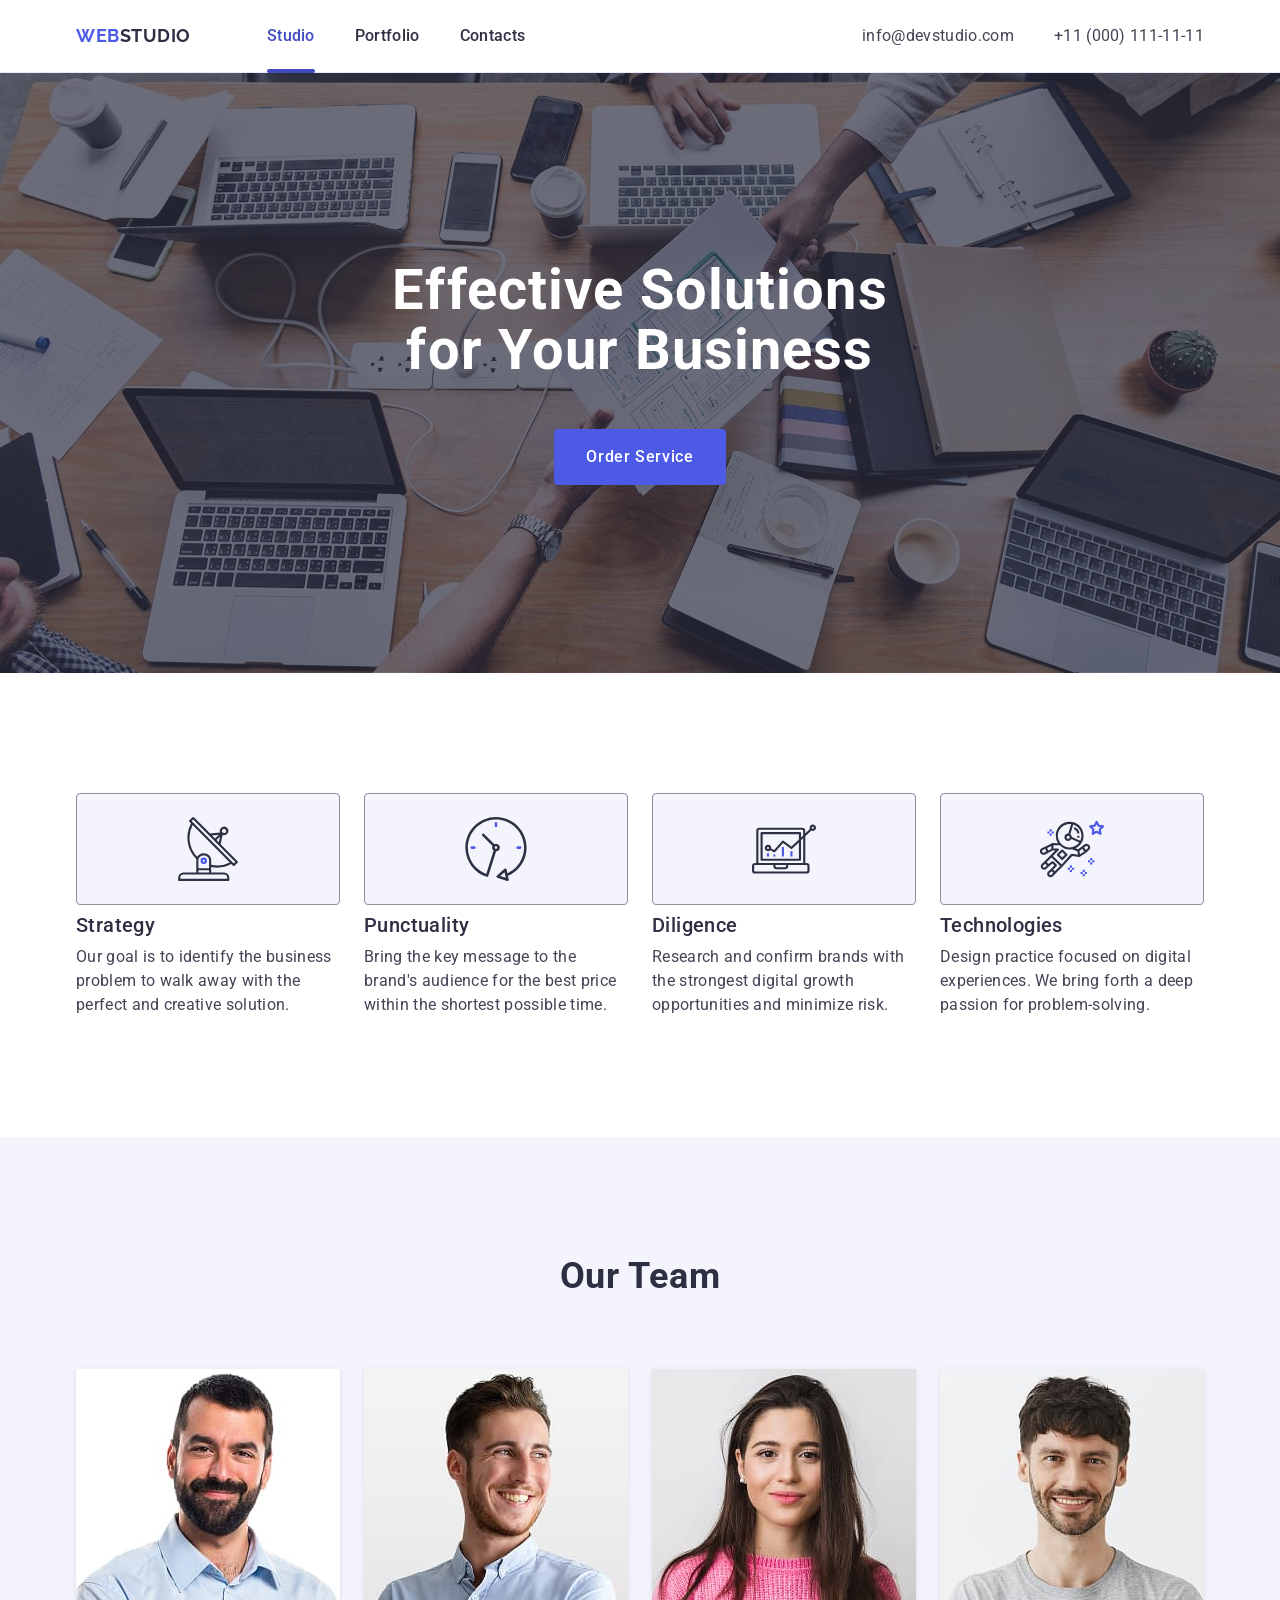
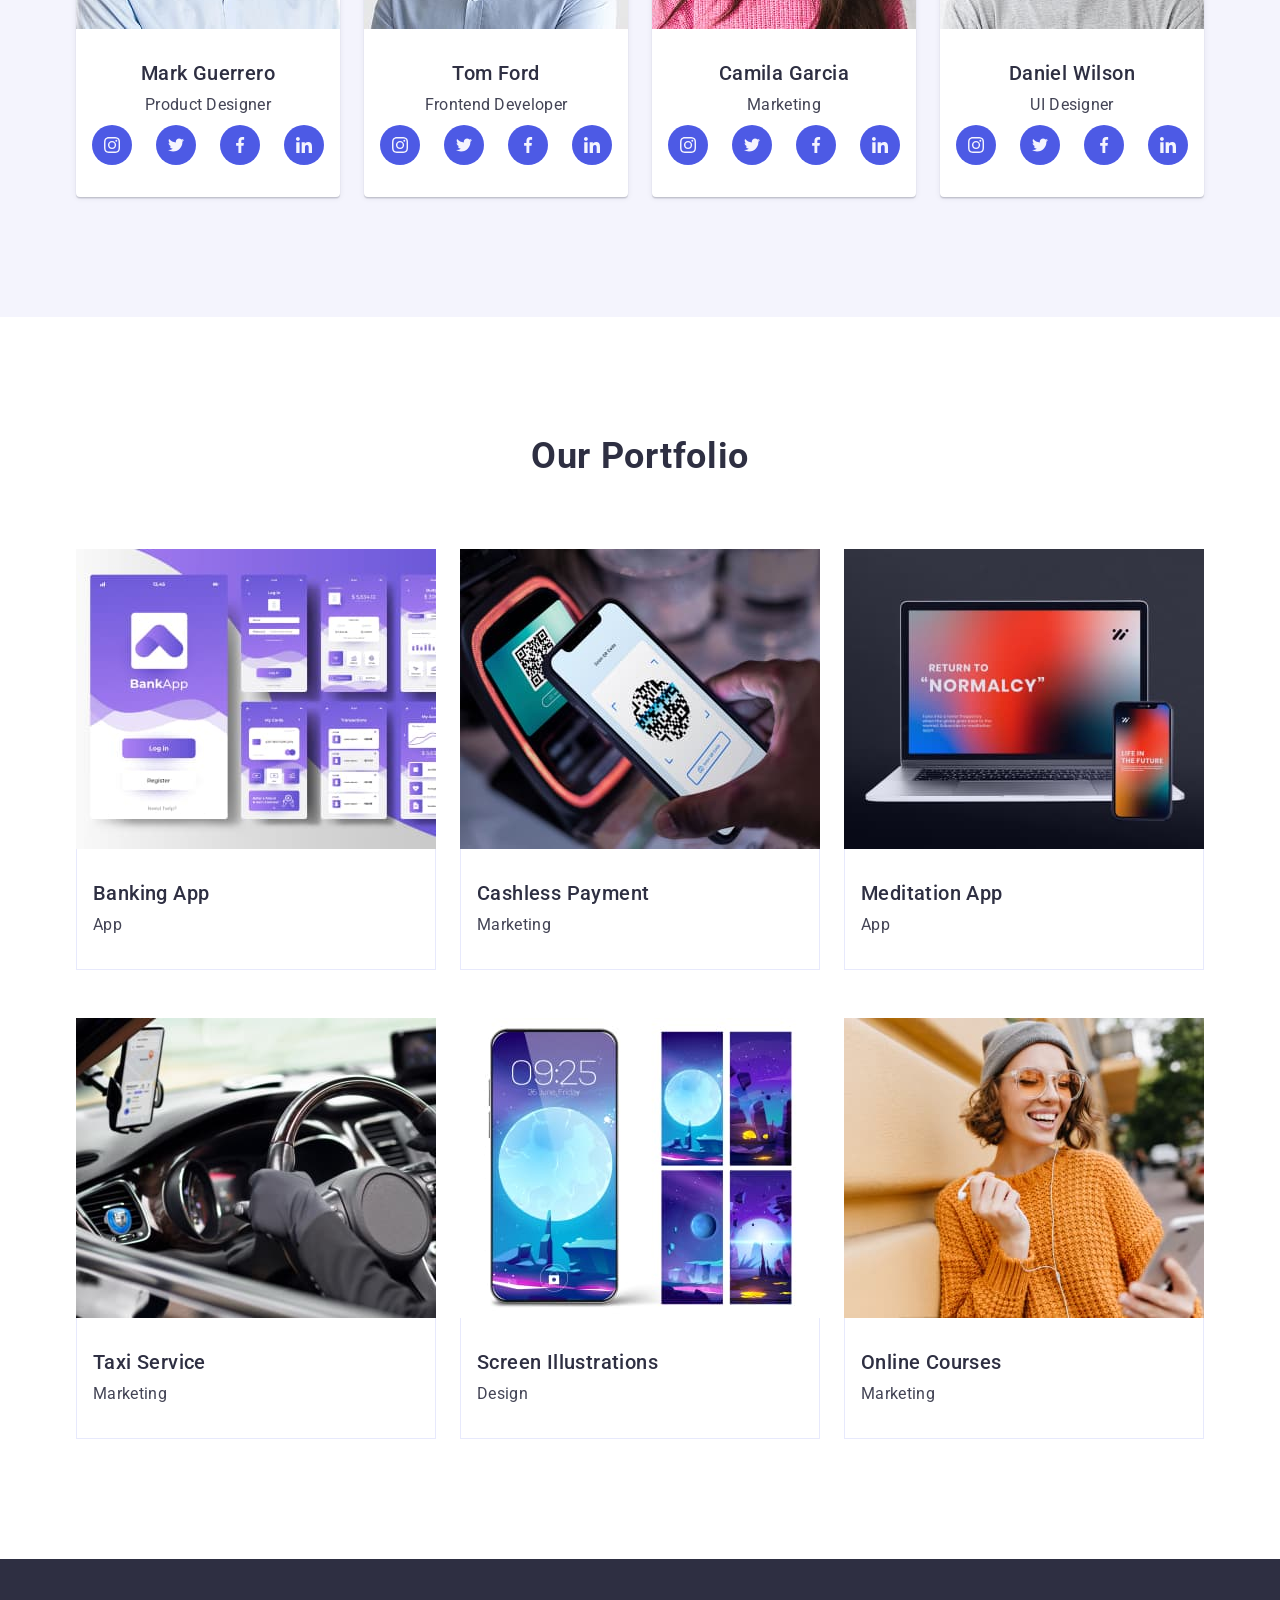
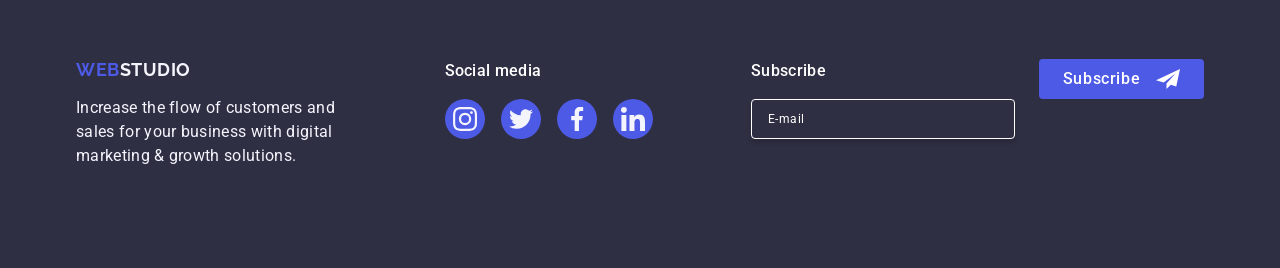
==== commit 613fdde1: "Autocheck styles fixes" ====
--- a/index.html
+++ b/index.html
@@ -444,7 +444,7 @@
 
       <footer class="footer">
         <div class="container footer-container">
-          <div class="first-block-wrapper">
+          <div>
             <a href="./index.html" class="logo footer-logo"
               >Web<span class="logo-text secondary-logo-text">Studio</span></a
             >
@@ -482,19 +482,21 @@
               </li>
             </ul>
           </div>
-          <div>
-            <p class="subscribe-text">Subscribe</p>
-
-            <!-- Subscribe form -->
-
+
+          <!-- Subscribe form -->
+
+          <div class="subscribe">
             <form class="subscribe-form">
-              <input
-                type="email"
-                class="form-field-mailing"
-                name="mailing"
-                id="mailing"
-                placeholder="E-mail"
-              />
+              <label class="subscribe-label"
+                >Subscribe
+                <input
+                  type="email"
+                  class="form-field-mailing"
+                  name="mailing"
+                  id="mailing"
+                  placeholder="E-mail"
+                />
+              </label>
               <button type="submit" class="subscribe-btn">
                 Subscribe
                 <svg class="telegram-icon" width="24" height="24">
@@ -505,89 +507,100 @@
           </div>
         </div>
       </footer>
-    </div>
-
-    <!-- Modal window -->
-    <div class="modal-overlay" data-modal>
-      <div class="modal">
-        <button type="button" class="close-button" data-modal-close>
-          <svg class="close-icon" width="8" height="8">
-            <use href="./images/icons.svg#icon-close"></use>
-          </svg>
-        </button>
-        <p class="modal-title">Leave your contacts and we will call you back</p>
-
-        <form class="modal-form">
-          <div class="form-group">
-            <label for="user-name">Name</label>
-            <div class="form-field">
+
+      <!-- Modal window -->
+
+      <div class="modal-overlay" data-modal>
+        <div class="modal">
+          <button type="button" class="close-button" data-modal-close>
+            <svg class="close-icon" width="8" height="8">
+              <use href="./images/icons.svg#icon-close"></use>
+            </svg>
+          </button>
+          <p class="modal-title">
+            Leave your contacts and we will call you back
+          </p>
+
+          <form class="modal-form">
+            <div class="form-group">
+              <label for="user-name" class="form-label">Name</label>
+              <div class="form-field">
+                <input
+                  type="text"
+                  name="user-name"
+                  class="form-input"
+                  id="user-name"
+                />
+                <svg class="icon" width="18" height="24">
+                  <use href="./images/icons.svg#icon-person"></use>
+                </svg>
+              </div>
+            </div>
+
+            <div class="form-group">
+              <label for="user-phone" class="form-label">Phone</label>
+              <div class="form-field">
+                <input
+                  type="tel"
+                  name="user-phone"
+                  class="form-input"
+                  id="user-phone"
+                />
+                <svg class="icon" width="18" height="24">
+                  <use href="./images/icons.svg#icon-phone"></use>
+                </svg>
+              </div>
+            </div>
+
+            <div class="form-group">
+              <label for="user-email" class="form-label">Email</label>
+              <div class="form-field">
+                <input
+                  type="email"
+                  name="user-email"
+                  class="form-input"
+                  id="user-email"
+                />
+                <svg class="icon" width="18" height="24">
+                  <use href="./images/icons.svg#icon-email"></use>
+                </svg>
+              </div>
+            </div>
+
+            <div class="form-group comment">
+              <label for="user-comment" class="form-label">Comment</label>
+              <textarea
+                class="user-comment-textarea"
+                name="user-comment"
+                id="user-comment"
+                placeholder="Text input"
+              ></textarea>
+            </div>
+
+            <div class="agreement">
               <input
-                type="text"
-                name="user-name"
-                class="form-input"
-                id="user-name"
+                type="checkbox"
+                class="agreement-field visually-hidden"
+                name="user-privacy"
+                id="user-privacy"
+                value="true"
               />
-              <svg class="icon" width="18" height="18">
-                <use href="./images/icons.svg#icon-person"></use>
-              </svg>
+              <label for="user-privacy" class="agreement-label">
+                <span class="checkbox-wrapper">
+                  <svg class="checkbox-icon" width="10" height="8">
+                    <use href="./images/icons.svg#icon-check"></use>
+                  </svg>
+                </span>
+                I accept the terms and conditions of the
+                <a href="#" class="agreement-conditions-link">
+                  Privacy Policy</a
+                ></label
+              >
             </div>
-          </div>
-
-          <div class="form-group">
-            <label for="user-phone">Phone</label>
-            <div class="form-field">
-              <input
-                type="tel"
-                name="user-phone"
-                class="form-input"
-                id="user-phone"
-              />
-              <svg class="icon" width="18" height="24">
-                <use href="./images/icons.svg#icon-phone"></use>
-              </svg>
-            </div>
-          </div>
-
-          <div class="form-group">
-            <label for="user-email">Email</label>
-            <div class="form-field">
-              <input
-                type="email"
-                name="user-email"
-                class="form-input"
-                id="user-email"
-              />
-              <svg class="icon" width="18" height="24">
-                <use href="./images/icons.svg#icon-email"></use>
-              </svg>
-            </div>
-          </div>
-
-          <div class="form-group comment">
-            <label for="user-comment">Comment</label>
-            <textarea
-              name="user-comment"
-              id="user-comment"
-              placeholder="Text input"
-            ></textarea>
-          </div>
-
-          <div class="agreement">
-            <input
-              type="checkbox"
-              class="agreement-field visually-hidden"
-              name="user-agreement"
-              id="user-agreement"
-            />
-            <label for="user-agreement" class="agreement-label"
-              >I accept the terms and conditions of the
-              <a href="#" class="agreement-conditions-link">
-                Privacy Policy</a
-              ></label
-            >
-          </div>
-          <button type="submit" class="send-modal-btn">Send</button>
-        </form>
+
+            <button type="submit" class="send-modal-btn">Send</button>
+          </form>
+        </div>
       </div>
     </div>
 
--- a/css/styles.css
+++ b/css/styles.css
@@ -436,10 +436,6 @@
   justify-content: space-between;
 }
 
-/* .first-block-wrapper {
-  margin-right: 120px;
-} */
-
 .footer-logo {
   display: inline-block;
   margin-bottom: 16px;
@@ -469,16 +465,15 @@
   background-color: var(--green-color);
 }
 
-.subscribe-text {
+/* Footer form */
+
+.subscribe-label {
   color: var(--white-color);
   font-weight: 500;
-  margin-bottom: 16px;
-}
-
-/* Footer form */
-
+}
 .subscribe-form {
   display: flex;
+  gap: 24px;
 }
 
 .form-field-mailing {
@@ -490,12 +485,13 @@
   box-shadow: 0 4px 4px 0 rgba(0, 0, 0, 0.15);
 
   width: 264px;
-  padding: 8px 16px;
-  margin-right: 24px;
+  height: 40px;
+  padding-left: 16px;
+  margin-top: 16px;
 
   font-size: 12px;
   line-height: 2;
-  letter-spacing: 0.48px;
+  letter-spacing: 0.04em;
   color: var(--white-color);
 
   transition: border-color 250ms cubic-bezier(0.4, 0, 0.2, 1);
@@ -516,9 +512,10 @@
   display: flex;
   justify-content: center;
   align-items: center;
-  padding: 8px 24px;
   border: none;
   border-radius: 4px;
+  min-width: 165px;
+  height: 40px;
   color: var(--white-color);
   font-weight: 500;
   letter-spacing: 0.64px;
@@ -540,41 +537,53 @@
 /* Modal window */
 
 .modal-overlay {
+  position: fixed;
   background-color: var(--navy-blue-modal);
-  position: fixed;
   top: 0;
   left: 0;
   width: 100%;
   height: 100%;
   z-index: 999;
-  display: flex;
-  justify-content: center;
-  align-items: center;
 
   opacity: 0;
   pointer-events: none;
-  transition: opacity 250ms cubic-bezier(0.4, 0, 0.2, 1);
+  visibility: none;
+
+  transition: opacity 250ms cubic-bezier(0.4, 0, 0.2, 1),
+    visibility 250ms cubic-bezier(0.4, 0, 0.2, 1);
 }
 
 .modal-overlay.is-open {
   opacity: 1;
   pointer-events: auto;
+  visibility: visible;
 }
 
 .modal {
+  position: absolute;
+  top: 50%;
+  left: 50%;
   background-color: var(--dairy-color);
   border-radius: 4px;
   box-shadow: 0 2px 1px 0 rgba(0, 0, 0, 0.2), 0 1px 3px 0 rgba(0, 0, 0, 0.12),
     0 1px 1px 0 rgba(0, 0, 0, 0.14);
-  max-width: 408px;
-  max-height: 80%;
-  padding: 24px;
+  width: 408px;
+  max-height: 584px;
+  padding: 72px 24px 24px 24px;
   overflow-y: auto;
+
+  transform: translate(-50%, -50%);
+  transition: transform 250ms cubic-bezier(0.4, 0, 0.2, 1);
 }
 
 .close-button {
+  position: absolute;
+  top: 24px;
+  right: 24px;
   margin-left: auto;
-  padding: 8px;
+  width: 24px;
+  height: 24px;
+  padding: 0;
   display: flex;
   justify-content: center;
   align-items: center;
@@ -589,7 +598,7 @@
 .close-button:hover,
 .close-button:focus {
   background-color: var(--ocean-color);
-  border: 1px solid var(--ocean-color);
+  border: none;
 }
 
 .close-button:hover .close-icon,
@@ -606,6 +615,7 @@
   text-align: center;
   font-weight: 500;
   margin-bottom: 16px;
+  color: var(--navy-blue-color);
 }
 
 /* Modal form */
@@ -619,11 +629,11 @@
   margin-bottom: 8px;
 }
 
-.form-group label {
+.form-label {
   margin-bottom: 4px;
   font-size: 12px;
-  line-height: 1.167;
-  letter-spacing: 0.01em;
+  line-height: 1.17;
+  letter-spacing: 0.04em;
   color: var(--light-slate-color);
 }
 
@@ -640,6 +650,8 @@
   font-size: 12px;
   line-height: 1.667;
   letter-spacing: 0.01em;
+  background-color: transparent;
+  outline: transparent;
 
   transition: border-color 250ms cubic-bezier(0.4, 0, 0.2, 1);
 }
@@ -652,7 +664,7 @@
   display: inline-block;
   position: absolute;
   top: 50%;
-  left: 15px;
+  left: 16px;
   transform: translateY(-50%);
   color: var(--navy-blue-color);
 
@@ -671,29 +683,32 @@
   margin-bottom: 16px;
 }
 
-.form-group.comment textarea {
+.user-comment-textarea {
   width: 100%;
   height: 120px;
   resize: none;
+  color: var(--navy-blue-modal);
   border: 1px solid var(--navy-blue-modal);
   border-radius: 4px;
   outline: none;
   padding: 8px 16px;
   font-size: 12px;
-  line-height: 1.667;
-  letter-spacing: 0.01em;
-
-  transition: border 250ms cubic-bezier(0.4, 0, 0.2, 1);
+  line-height: 1.17;
+  letter-spacing: 0.04em;
+  background-color: transparent;
+  outline: transparent;
+
+  transition: border-color 250ms cubic-bezier(0.4, 0, 0.2, 1);
 }
 
 .form-group.comment textarea:focus {
-  border: 1px solid var(--iris-color);
+  border-color: var(--iris-color);
 }
 
 .form-group.comment textarea::placeholder {
   font-size: 12px;
-  line-height: 1.667;
-  letter-spacing: 0.01em;
+  line-height: 1.17;
+  letter-spacing: 0.04em;
 
   color: var(--navy-blue-modal);
 }
@@ -712,24 +727,29 @@
   align-items: center;
 }
 
-.agreement-label::before {
-  content: "";
-  display: block;
+.checkbox-wrapper {
+  display: inline-flex;
+  align-items: center;
+  justify-content: center;
   width: 16px;
   height: 16px;
+  margin-right: 8px;
   border: 1px solid var(--navy-blue-modal);
   border-radius: 2px;
-  cursor: pointer;
-
-  margin-right: 8px;
-}
-
-.agreement-field:checked + .agreement-label::before {
-  background-image: url(../images/checkbox-checked.svg);
-  background-size: 16px 16px;
-  background-repeat: no-repeat;
-  background-position: center;
+  transition: background-color 250ms cubic-bezier(0.4, 0, 0.2, 1),
+    border 250ms cubic-bezier(0.4, 0, 0.2, 1),
+    fill 250ms cubic-bezier(0.4, 0, 0.2, 1);
+  fill: transparent;
+}
+
+.agreement-field:checked + .agreement-label span {
+  background-color: var(--ocean-color);
   border: none;
+  fill: var(--cloud-color);
+}
+
+.checkbox-icon {
+  fill: inherit;
 }
 
 .agreement-conditions-link {
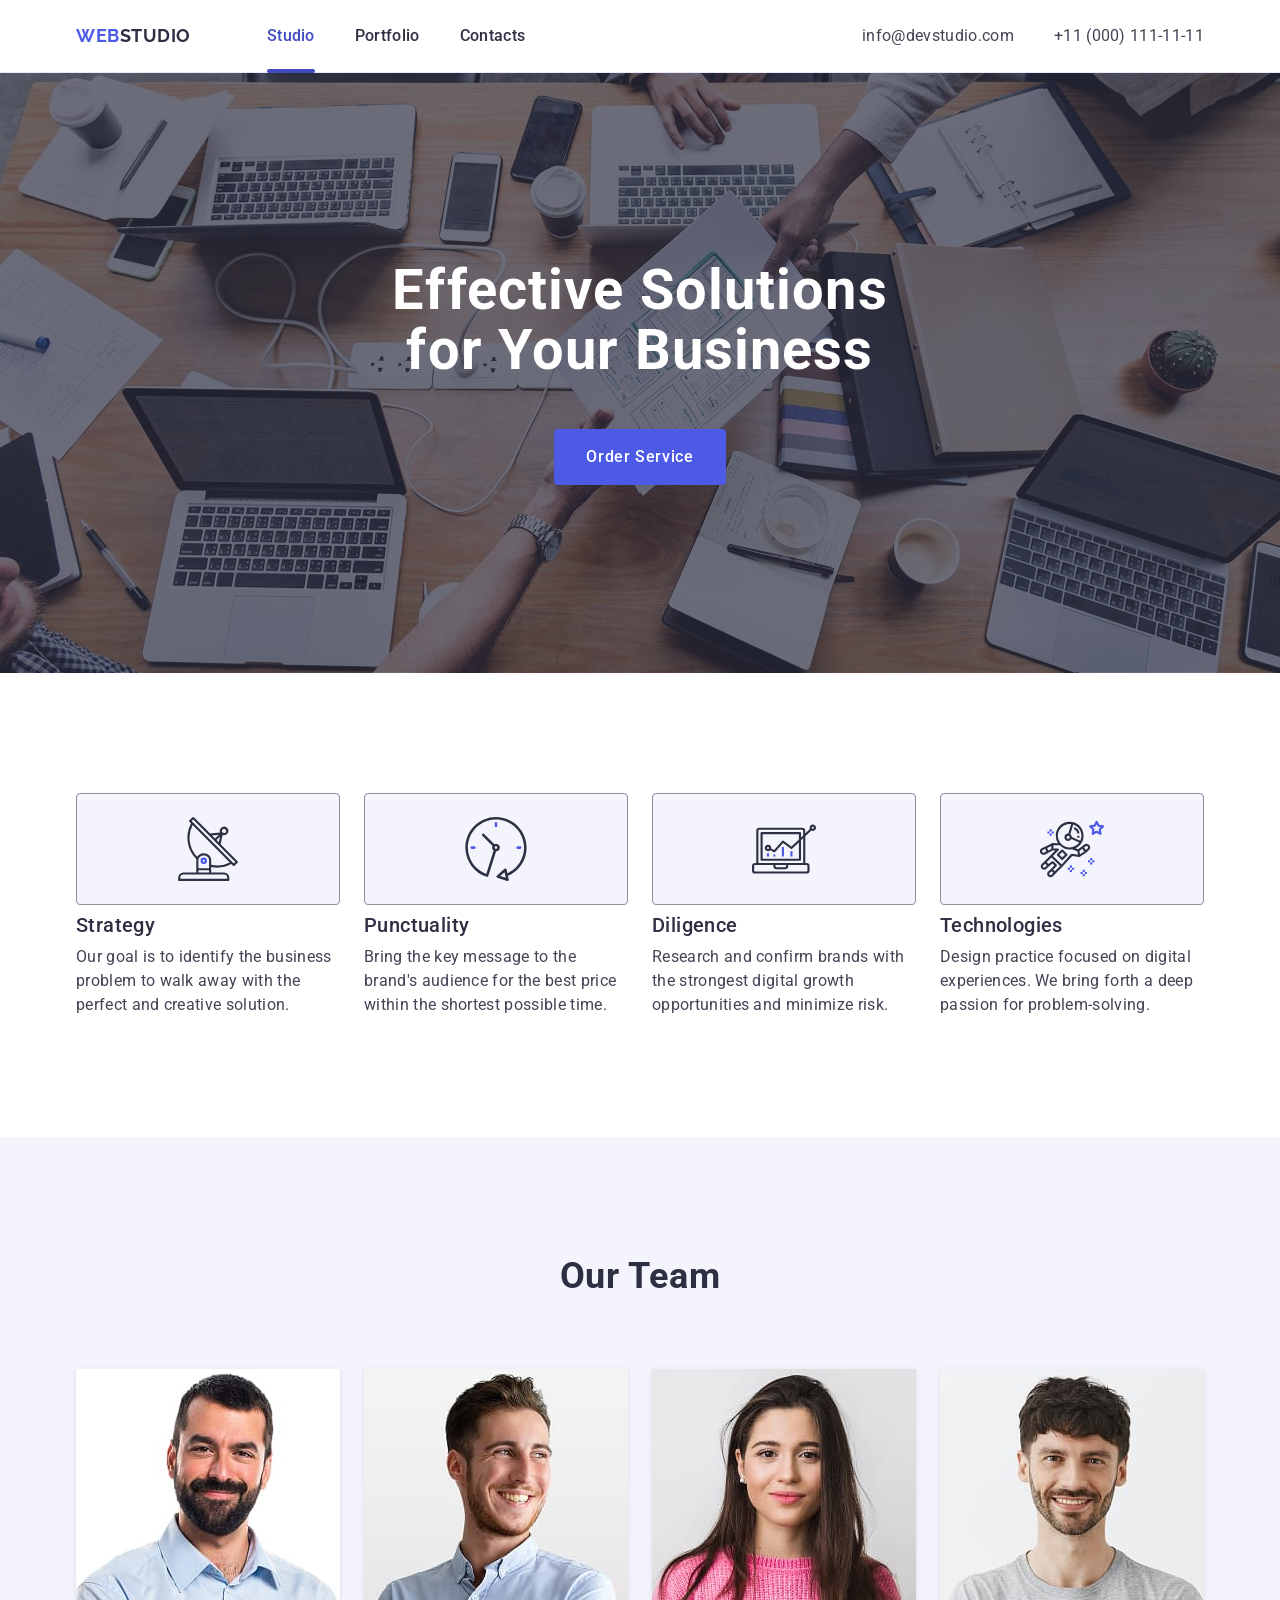
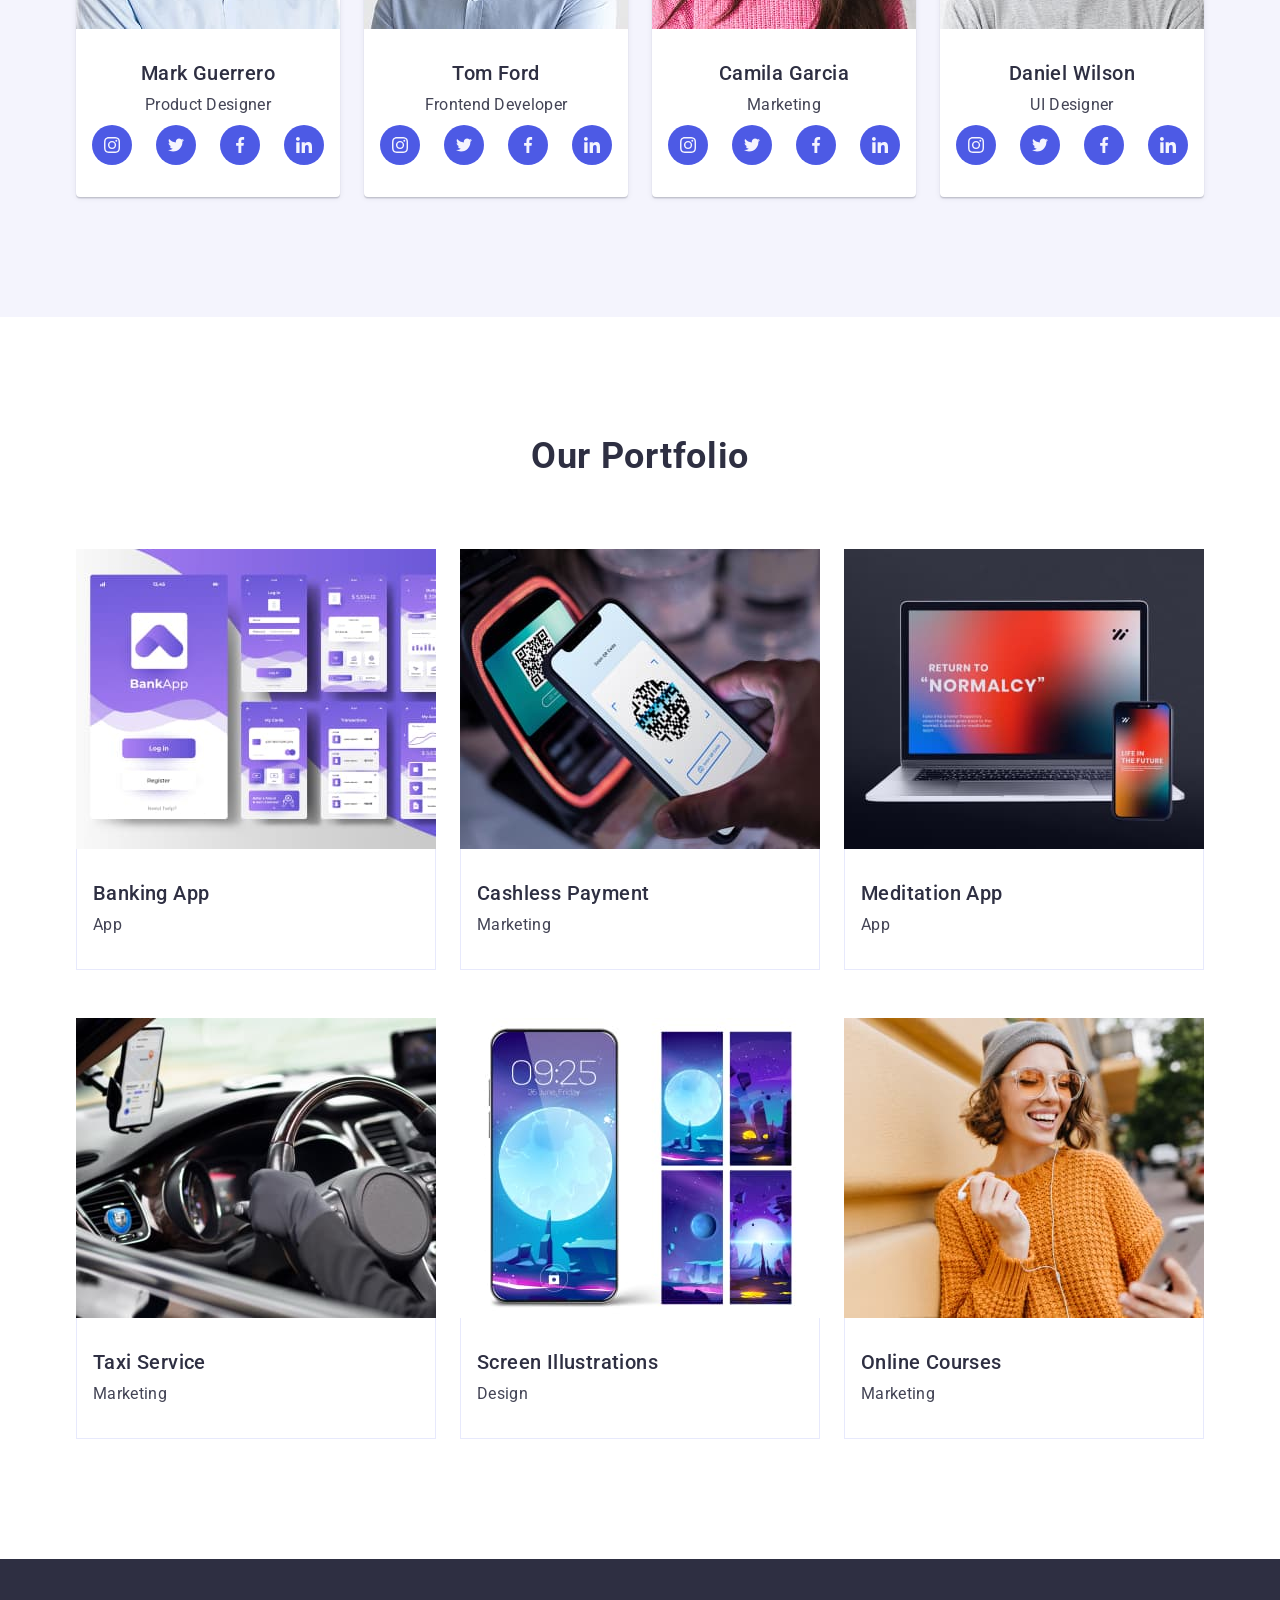
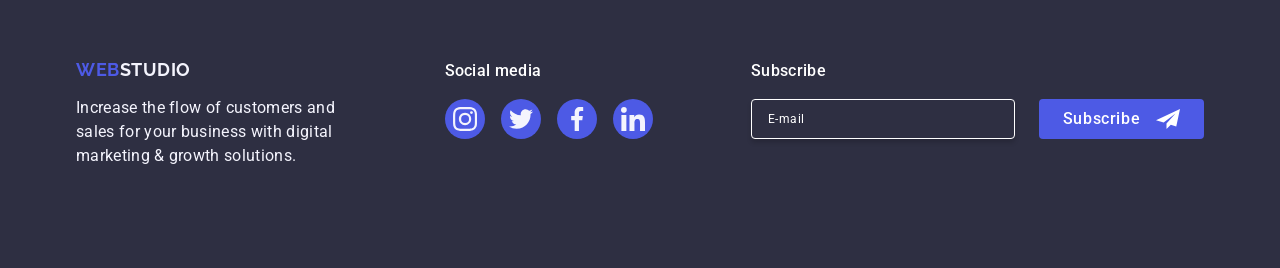
==== commit 81f62bfd: "Autocheck styles fixes" ====
--- a/index.html
+++ b/index.html
@@ -486,9 +486,9 @@
           <!-- Subscribe form -->
 
           <div class="subscribe">
+            <p class="subscribe-title">Subscribe</p>
             <form class="subscribe-form">
-              <label class="subscribe-label"
-                >Subscribe
+              <label class="subscribe-label">
                 <input
                   type="email"
                   class="form-field-mailing"
--- a/css/styles.css
+++ b/css/styles.css
@@ -467,10 +467,12 @@
 
 /* Footer form */
 
-.subscribe-label {
+.subscribe-title {
   color: var(--white-color);
   font-weight: 500;
-}
+  margin-bottom: 16px;
+}
+
 .subscribe-form {
   display: flex;
   gap: 24px;
@@ -487,7 +489,6 @@
   width: 264px;
   height: 40px;
   padding-left: 16px;
-  margin-top: 16px;
 
   font-size: 12px;
   line-height: 2;
